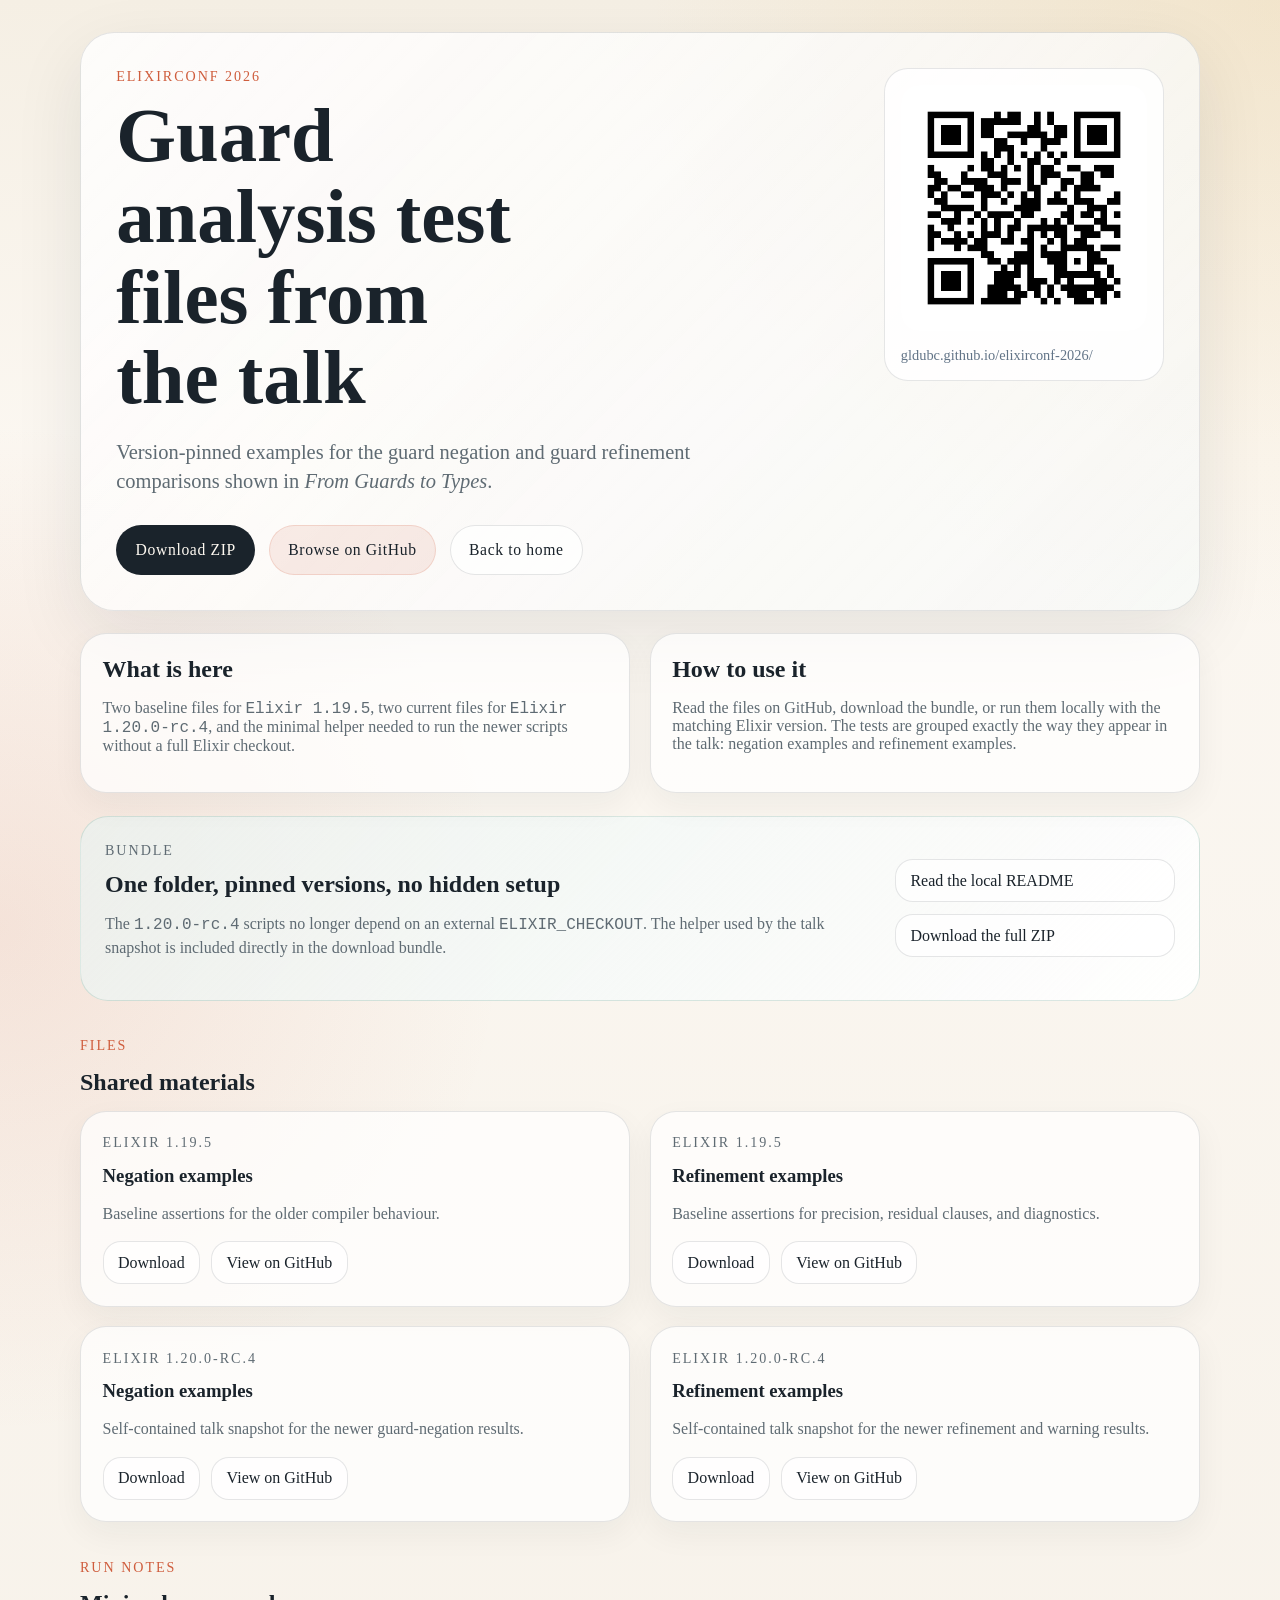
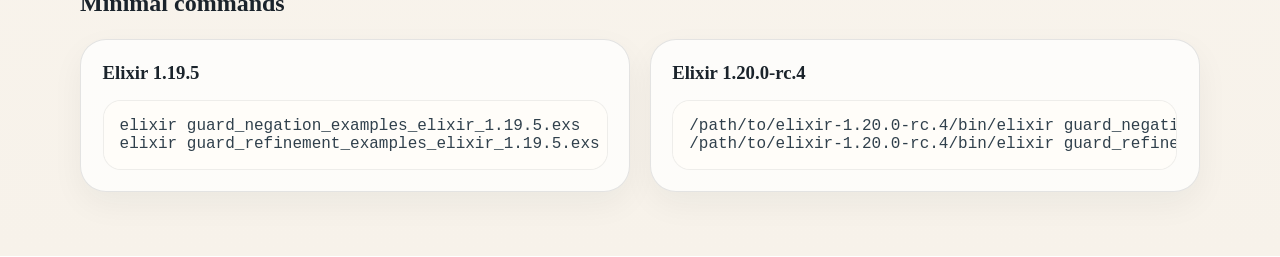
==== elixirconf-2026/index.html @ f01ba97e "Add ElixirConf 2026 test bundle" ====
<!DOCTYPE html>
<html lang="en">
<head>
    <meta charset="UTF-8">
    <meta name="viewport" content="width=device-width, initial-scale=1.0">
    <title>ElixirConf 2026 Guard Analysis Tests</title>
    <link rel="stylesheet" href="./styles.css">
</head>
<body>
    <main class="page-shell">
        <header class="hero">
            <div class="hero-copy">
                <p class="eyebrow">ElixirConf 2026</p>
                <h1>Guard analysis test files from the talk</h1>
                <p class="lede">
                    Version-pinned examples for the guard negation and guard refinement
                    comparisons shown in <em>From Guards to Types</em>.
                </p>

                <div class="hero-links">
                    <a class="button button-primary" href="./downloads/elixirconf-2026-guard-analysis-tests.zip">Download ZIP</a>
                    <a class="button button-secondary" href="https://github.com/gldubc/gldubc.github.io/tree/main/elixirconf-2026" target="_blank" rel="noreferrer">Browse on GitHub</a>
                    <a class="button button-ghost" href="../">Back to home</a>
                </div>
            </div>

            <aside class="hero-aside">
                <div class="qr-card">
                    <img src="./assets/elixirconf-2026-qr.png" alt="QR code for gldubc.github.io/elixirconf-2026">
                    <p class="qr-label">gldubc.github.io/elixirconf-2026/</p>
                </div>
            </aside>
        </header>

        <section class="intro-grid">
            <article class="intro-card">
                <h2>What is here</h2>
                <p>
                    Two baseline files for <code>Elixir 1.19.5</code>, two current files for
                    <code>Elixir 1.20.0-rc.4</code>, and the minimal helper needed to run the newer
                    scripts without a full Elixir checkout.
                </p>
            </article>

            <article class="intro-card">
                <h2>How to use it</h2>
                <p>
                    Read the files on GitHub, download the bundle, or run them locally with the
                    matching Elixir version. The tests are grouped exactly the way they appear in
                    the talk: negation examples and refinement examples.
                </p>
            </article>
        </section>

        <section class="bundle-card">
            <div class="bundle-copy">
                <p class="section-tag">Bundle</p>
                <h2>One folder, pinned versions, no hidden setup</h2>
                <p>
                    The <code>1.20.0-rc.4</code> scripts no longer depend on an external
                    <code>ELIXIR_CHECKOUT</code>. The helper used by the talk snapshot is included
                    directly in the download bundle.
                </p>
            </div>

            <div class="bundle-links">
                <a href="./README.md">Read the local README</a>
                <a href="./downloads/elixirconf-2026-guard-analysis-tests.zip">Download the full ZIP</a>
            </div>
        </section>

        <section class="files-section">
            <div class="section-heading">
                <p class="section-tag">Files</p>
                <h2>Shared materials</h2>
            </div>

            <div class="file-grid">
                <article class="file-card">
                    <p class="file-version">Elixir 1.19.5</p>
                    <h3>Negation examples</h3>
                    <p>Baseline assertions for the older compiler behaviour.</p>
                    <div class="file-links">
                        <a href="./downloads/guard_negation_examples_elixir_1.19.5.exs">Download</a>
                        <a href="https://github.com/gldubc/gldubc.github.io/blob/main/elixirconf-2026/downloads/guard_negation_examples_elixir_1.19.5.exs" target="_blank" rel="noreferrer">View on GitHub</a>
                    </div>
                </article>

                <article class="file-card">
                    <p class="file-version">Elixir 1.19.5</p>
                    <h3>Refinement examples</h3>
                    <p>Baseline assertions for precision, residual clauses, and diagnostics.</p>
                    <div class="file-links">
                        <a href="./downloads/guard_refinement_examples_elixir_1.19.5.exs">Download</a>
                        <a href="https://github.com/gldubc/gldubc.github.io/blob/main/elixirconf-2026/downloads/guard_refinement_examples_elixir_1.19.5.exs" target="_blank" rel="noreferrer">View on GitHub</a>
                    </div>
                </article>

                <article class="file-card">
                    <p class="file-version">Elixir 1.20.0-rc.4</p>
                    <h3>Negation examples</h3>
                    <p>Self-contained talk snapshot for the newer guard-negation results.</p>
                    <div class="file-links">
                        <a href="./downloads/guard_negation_examples_elixir_1.20.0_rc4.exs">Download</a>
                        <a href="https://github.com/gldubc/gldubc.github.io/blob/main/elixirconf-2026/downloads/guard_negation_examples_elixir_1.20.0_rc4.exs" target="_blank" rel="noreferrer">View on GitHub</a>
                    </div>
                </article>

                <article class="file-card">
                    <p class="file-version">Elixir 1.20.0-rc.4</p>
                    <h3>Refinement examples</h3>
                    <p>Self-contained talk snapshot for the newer refinement and warning results.</p>
                    <div class="file-links">
                        <a href="./downloads/guard_refinement_examples_elixir_1.20.0_rc4.exs">Download</a>
                        <a href="https://github.com/gldubc/gldubc.github.io/blob/main/elixirconf-2026/downloads/guard_refinement_examples_elixir_1.20.0_rc4.exs" target="_blank" rel="noreferrer">View on GitHub</a>
                    </div>
                </article>
            </div>
        </section>

        <section class="notes-section">
            <div class="section-heading">
                <p class="section-tag">Run Notes</p>
                <h2>Minimal commands</h2>
            </div>

            <div class="notes-grid">
                <article class="note-card">
                    <h3>Elixir 1.19.5</h3>
                    <pre><code>elixir guard_negation_examples_elixir_1.19.5.exs
elixir guard_refinement_examples_elixir_1.19.5.exs</code></pre>
                </article>

                <article class="note-card">
                    <h3>Elixir 1.20.0-rc.4</h3>
                    <pre><code>/path/to/elixir-1.20.0-rc.4/bin/elixir guard_negation_examples_elixir_1.20.0_rc4.exs
/path/to/elixir-1.20.0-rc.4/bin/elixir guard_refinement_examples_elixir_1.20.0_rc4.exs</code></pre>
                </article>
            </div>
        </section>
    </main>
</body>
</html>
---- elixirconf-2026/styles.css ----
@font-face {
  font-family: minipax-bold;
  src: url(../webfonts/Minipax-Bold.woff2);
}

@font-face {
  font-family: minipax-regular;
  src: url(../webfonts/Minipax-Regular.woff2);
}

@font-face {
  font-family: happy-times;
  src: url(../webfonts/happy-times-NG_regular_master_web.woff2);
}

@font-face {
  font-family: happy-times;
  src: url(../webfonts/happy-times-NG_italic_master_web.woff2);
  font-style: italic;
}

:root {
  --paper: #fbf7f1;
  --ink: #1a232b;
  --muted: #5f6b73;
  --steel: #627487;
  --ember: #cf5d3d;
  --gold: #e0ad4c;
  --mint: #2d7e67;
  --line: rgba(26, 35, 43, 0.11);
  --card: rgba(255, 255, 255, 0.72);
  --shadow: 0 24px 70px rgba(26, 35, 43, 0.09);
}

*,
*::before,
*::after {
  box-sizing: border-box;
}

html {
  scroll-behavior: smooth;
}

body {
  margin: 0;
  min-height: 100vh;
  color: var(--ink);
  font-family: happy-times, serif;
  background:
    radial-gradient(circle at top right, rgba(224, 173, 76, 0.16), transparent 28%),
    radial-gradient(circle at left center, rgba(207, 93, 61, 0.12), transparent 32%),
    linear-gradient(180deg, #f5efe4 0%, var(--paper) 24%, #f7f2ea 100%);
}

img {
  display: block;
  max-width: 100%;
}

a {
  color: var(--ink);
  text-decoration-color: rgba(26, 35, 43, 0.35);
  text-underline-offset: 0.16em;
}

a:hover {
  text-decoration-color: currentColor;
}

code,
pre {
  font-family: "SFMono-Regular", Menlo, Consolas, monospace;
}

.page-shell {
  width: min(1120px, calc(100vw - 2.6rem));
  margin: 0 auto;
  padding: 2rem 0 4rem;
}

.hero {
  display: grid;
  grid-template-columns: minmax(0, 1fr) 280px;
  gap: 2rem;
  align-items: start;
  padding: 2.2rem;
  border: 1px solid var(--line);
  border-radius: 34px;
  background:
    linear-gradient(135deg, rgba(255, 255, 255, 0.88), rgba(255, 255, 255, 0.64)),
    linear-gradient(120deg, rgba(207, 93, 61, 0.08), rgba(45, 126, 103, 0.08));
  box-shadow: var(--shadow);
}

.eyebrow,
.section-tag,
.file-version {
  margin: 0 0 0.7rem;
  font-family: minipax-regular, serif;
  font-size: 0.88rem;
  letter-spacing: 0.14em;
  text-transform: uppercase;
  color: var(--ember);
}

.hero h1,
.section-heading h2,
.bundle-copy h2 {
  margin: 0;
  font-family: minipax-bold, serif;
  line-height: 1.05;
}

.hero h1 {
  max-width: 11ch;
  font-size: clamp(2.8rem, 6vw, 5.5rem);
}

.lede {
  max-width: 36rem;
  margin: 1.2rem 0 0;
  font-size: 1.28rem;
  line-height: 1.42;
  color: var(--muted);
}

.hero-links {
  display: flex;
  flex-wrap: wrap;
  gap: 0.85rem;
  margin-top: 1.8rem;
}

.button {
  display: inline-flex;
  align-items: center;
  justify-content: center;
  min-height: 3.1rem;
  padding: 0.8rem 1.15rem;
  border-radius: 999px;
  border: 1px solid transparent;
  font-family: minipax-regular, serif;
  font-size: 0.98rem;
  letter-spacing: 0.04em;
  text-decoration: none;
}

.button-primary {
  background: var(--ink);
  color: #fffaf2;
}

.button-secondary {
  background: rgba(207, 93, 61, 0.1);
  border-color: rgba(207, 93, 61, 0.18);
}

.button-ghost {
  background: rgba(255, 255, 255, 0.68);
  border-color: var(--line);
}

.hero-aside {
  display: flex;
  justify-content: flex-end;
}

.qr-card {
  width: 100%;
  padding: 1rem;
  border: 1px solid var(--line);
  border-radius: 24px;
  background: rgba(255, 255, 255, 0.85);
}

.qr-card img {
  border-radius: 18px;
}

.qr-label {
  margin: 0.9rem 0 0;
  font-family: minipax-regular, serif;
  font-size: 0.9rem;
  line-height: 1.3;
  color: var(--steel);
}

.intro-grid,
.notes-grid {
  display: grid;
  grid-template-columns: repeat(2, minmax(0, 1fr));
  gap: 1.2rem;
  margin-top: 1.4rem;
}

.intro-card,
.file-card,
.note-card {
  padding: 1.35rem;
  border: 1px solid var(--line);
  border-radius: 26px;
  background: var(--card);
  box-shadow: 0 12px 32px rgba(26, 35, 43, 0.05);
}

.intro-card h2,
.file-card h3,
.note-card h3 {
  margin: 0;
  font-family: minipax-bold, serif;
}

.intro-card p,
.file-card p,
.bundle-copy p,
.note-card pre {
  color: var(--muted);
}

.bundle-card {
  display: grid;
  grid-template-columns: minmax(0, 1fr) 280px;
  gap: 1.5rem;
  align-items: center;
  margin-top: 1.4rem;
  padding: 1.5rem;
  border: 1px solid rgba(45, 126, 103, 0.16);
  border-radius: 28px;
  background:
    linear-gradient(135deg, rgba(45, 126, 103, 0.08), rgba(255, 255, 255, 0.75)),
    rgba(255, 255, 255, 0.72);
}

.bundle-copy p,
.file-card p {
  line-height: 1.42;
}

.bundle-links {
  display: grid;
  gap: 0.75rem;
}

.bundle-links a,
.file-links a {
  display: inline-flex;
  align-items: center;
  min-height: 2.7rem;
  padding: 0.7rem 0.9rem;
  border-radius: 18px;
  border: 1px solid var(--line);
  background: rgba(255, 255, 255, 0.7);
  text-decoration: none;
}

.files-section,
.notes-section {
  margin-top: 2.3rem;
}

.section-heading {
  display: flex;
  flex-direction: column;
  gap: 0.25rem;
}

.file-grid {
  display: grid;
  grid-template-columns: repeat(2, minmax(0, 1fr));
  gap: 1.2rem;
  margin-top: 1rem;
}

.file-links {
  display: flex;
  flex-wrap: wrap;
  gap: 0.7rem;
  margin-top: 1rem;
}

.note-card pre {
  margin: 1rem 0 0;
  padding: 1rem;
  border-radius: 18px;
  overflow-x: auto;
  background: #fffdf9;
  border: 1px solid rgba(26, 35, 43, 0.07);
  color: #30404c;
}

@media (max-width: 900px) {
  .hero,
  .bundle-card,
  .intro-grid,
  .file-grid,
  .notes-grid {
    grid-template-columns: 1fr;
  }

  .hero h1 {
    max-width: none;
  }

  .hero-aside {
    justify-content: flex-start;
  }
}

@media (max-width: 640px) {
  .page-shell {
    width: min(100vw - 1.4rem, 1120px);
    padding-top: 0.9rem;
  }

  .hero,
  .intro-card,
  .file-card,
  .note-card,
  .bundle-card {
    padding: 1.1rem;
    border-radius: 22px;
  }

  .hero h1 {
    font-size: 2.6rem;
  }

  .lede {
    font-size: 1.08rem;
  }
}
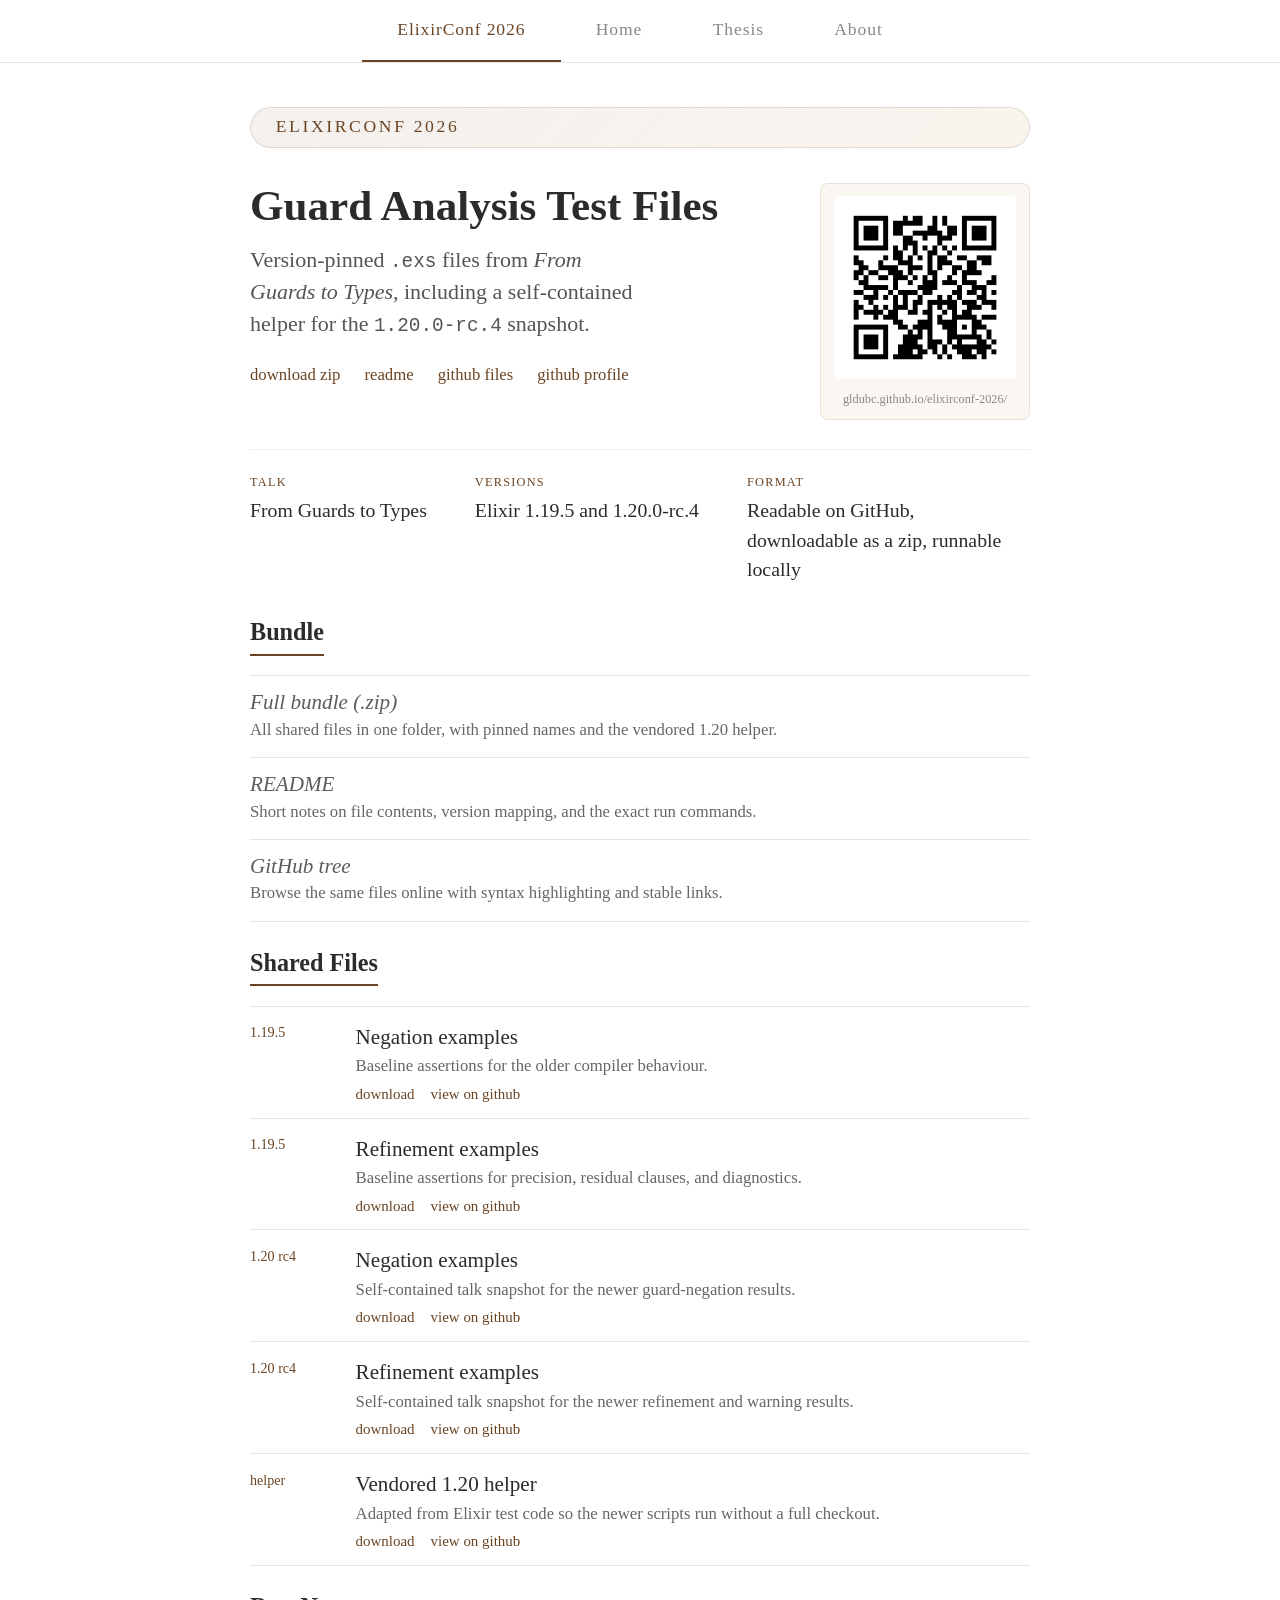
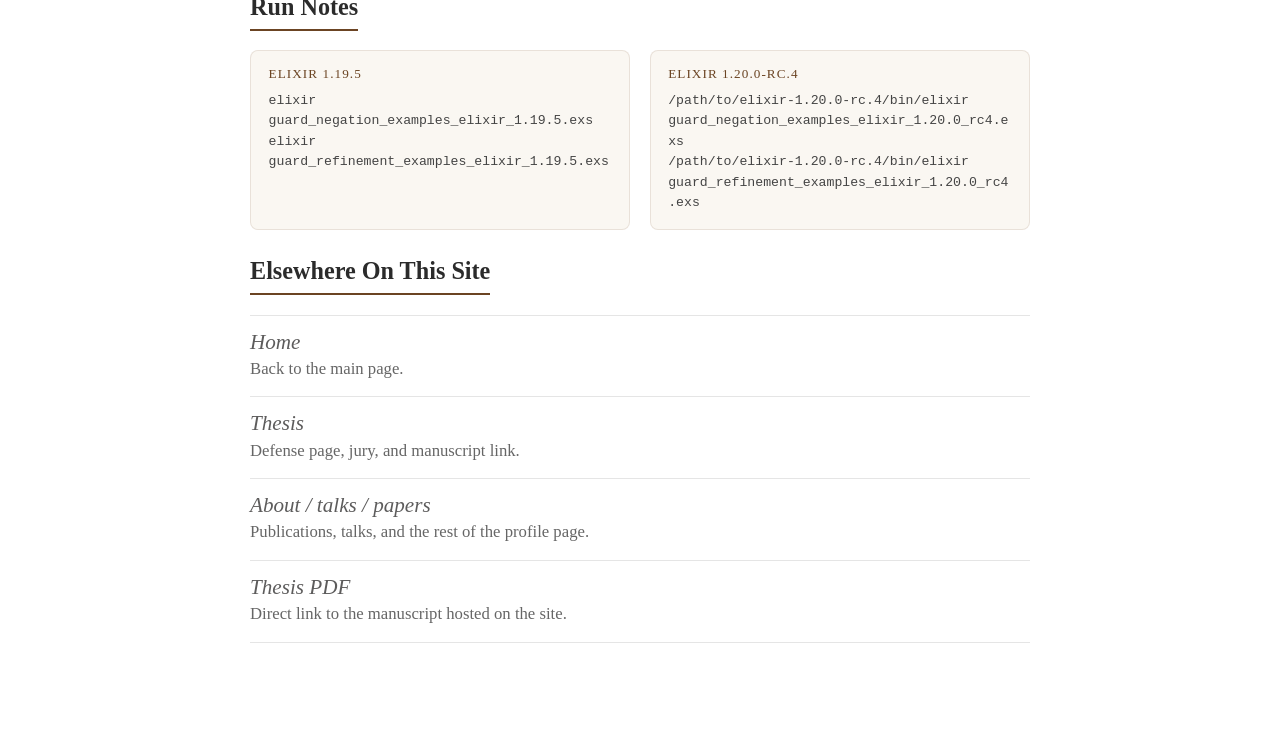
==== commit 91ad97b6: "Restyle ElixirConf resources page" ====
--- a/elixirconf-2026/index.html
+++ b/elixirconf-2026/index.html
@@ -3,141 +3,185 @@
 <head>
     <meta charset="UTF-8">
     <meta name="viewport" content="width=device-width, initial-scale=1.0">
-    <title>ElixirConf 2026 Guard Analysis Tests</title>
+    <title>ElixirConf 2026 | Guillaume Duboc</title>
+    <link rel="apple-touch-icon" sizes="180x180" href="../assets/apple-touch-icon.png">
+    <link rel="icon" type="image/png" sizes="32x32" href="../assets/favicon-32x32.png">
+    <link rel="icon" type="image/png" sizes="16x16" href="../assets/favicon-16x16.png">
+    <link rel="manifest" href="../assets/site.webmanifest">
+    <link rel="stylesheet" href="../styles.css">
     <link rel="stylesheet" href="./styles.css">
 </head>
-<body>
-    <main class="page-shell">
-        <header class="hero">
-            <div class="hero-copy">
-                <p class="eyebrow">ElixirConf 2026</p>
-                <h1>Guard analysis test files from the talk</h1>
-                <p class="lede">
-                    Version-pinned examples for the guard negation and guard refinement
-                    comparisons shown in <em>From Guards to Types</em>.
-                </p>
+<body class="conference-page">
 
-                <div class="hero-links">
-                    <a class="button button-primary" href="./downloads/elixirconf-2026-guard-analysis-tests.zip">Download ZIP</a>
-                    <a class="button button-secondary" href="https://github.com/gldubc/gldubc.github.io/tree/main/elixirconf-2026" target="_blank" rel="noreferrer">Browse on GitHub</a>
-                    <a class="button button-ghost" href="../">Back to home</a>
+<nav class="tabs conference-tabs">
+    <a href="./" class="tab is-active">ElixirConf 2026</a>
+    <a href="../" class="tab">Home</a>
+    <a href="../#thesis" class="tab">Thesis</a>
+    <a href="../#about" class="tab">About</a>
+</nav>
+
+<main class="about-container conference-container">
+    <div class="announcement-badge">ElixirConf 2026</div>
+
+    <header class="conference-header">
+        <div class="conference-copy">
+            <h1>Guard Analysis Test Files</h1>
+            <p class="conference-summary">
+                Version-pinned <code>.exs</code> files from <em>From Guards to Types</em>,
+                including a self-contained helper for the <code>1.20.0-rc.4</code> snapshot.
+            </p>
+
+            <nav class="social-links conference-links">
+                <a href="./downloads/elixirconf-2026-guard-analysis-tests.zip">download zip</a>
+                <a href="./README.md">readme</a>
+                <a href="https://github.com/gldubc/gldubc.github.io/tree/main/elixirconf-2026" target="_blank" rel="noreferrer">github files</a>
+                <a href="https://github.com/gldubc" target="_blank" rel="noreferrer">github profile</a>
+            </nav>
+        </div>
+
+        <aside class="conference-qr">
+            <img src="./assets/elixirconf-2026-qr.png" alt="QR code for gldubc.github.io/elixirconf-2026">
+            <p>gldubc.github.io/elixirconf-2026/</p>
+        </aside>
+    </header>
+
+    <section class="defense-info conference-info">
+        <div class="info-block">
+            <span class="info-label">Talk</span>
+            <span class="info-value">From Guards to Types</span>
+        </div>
+        <div class="info-block">
+            <span class="info-label">Versions</span>
+            <span class="info-value">Elixir 1.19.5 and 1.20.0-rc.4</span>
+        </div>
+        <div class="info-block">
+            <span class="info-label">Format</span>
+            <span class="info-value">Readable on GitHub, downloadable as a zip, runnable locally</span>
+        </div>
+    </section>
+
+    <section class="cv-section">
+        <h3>Bundle</h3>
+        <div class="projects-grid">
+            <a href="./downloads/elixirconf-2026-guard-analysis-tests.zip" class="project-card">
+                <span class="project-title">Full bundle (.zip)</span>
+                <p class="project-desc">All shared files in one folder, with pinned names and the vendored 1.20 helper.</p>
+            </a>
+            <a href="./README.md" class="project-card">
+                <span class="project-title">README</span>
+                <p class="project-desc">Short notes on file contents, version mapping, and the exact run commands.</p>
+            </a>
+            <a href="https://github.com/gldubc/gldubc.github.io/tree/main/elixirconf-2026" target="_blank" rel="noreferrer" class="project-card">
+                <span class="project-title">GitHub tree</span>
+                <p class="project-desc">Browse the same files online with syntax highlighting and stable links.</p>
+            </a>
+        </div>
+    </section>
+
+    <section class="cv-section">
+        <h3>Shared Files</h3>
+        <div class="entries files-list">
+            <article class="entry">
+                <span class="entry-year">1.19.5</span>
+                <div class="entry-content">
+                    <span class="entry-title">Negation examples</span>
+                    <p class="entry-authors">Baseline assertions for the older compiler behaviour.</p>
+                    <div class="entry-links">
+                        <a href="./downloads/guard_negation_examples_elixir_1.19.5.exs">download</a>
+                        <a href="https://github.com/gldubc/gldubc.github.io/blob/main/elixirconf-2026/downloads/guard_negation_examples_elixir_1.19.5.exs" target="_blank" rel="noreferrer">view on github</a>
+                    </div>
                 </div>
-            </div>
-
-            <aside class="hero-aside">
-                <div class="qr-card">
-                    <img src="./assets/elixirconf-2026-qr.png" alt="QR code for gldubc.github.io/elixirconf-2026">
-                    <p class="qr-label">gldubc.github.io/elixirconf-2026/</p>
-                </div>
-            </aside>
-        </header>
-
-        <section class="intro-grid">
-            <article class="intro-card">
-                <h2>What is here</h2>
-                <p>
-                    Two baseline files for <code>Elixir 1.19.5</code>, two current files for
-                    <code>Elixir 1.20.0-rc.4</code>, and the minimal helper needed to run the newer
-                    scripts without a full Elixir checkout.
-                </p>
             </article>
 
-            <article class="intro-card">
-                <h2>How to use it</h2>
-                <p>
-                    Read the files on GitHub, download the bundle, or run them locally with the
-                    matching Elixir version. The tests are grouped exactly the way they appear in
-                    the talk: negation examples and refinement examples.
-                </p>
+            <article class="entry">
+                <span class="entry-year">1.19.5</span>
+                <div class="entry-content">
+                    <span class="entry-title">Refinement examples</span>
+                    <p class="entry-authors">Baseline assertions for precision, residual clauses, and diagnostics.</p>
+                    <div class="entry-links">
+                        <a href="./downloads/guard_refinement_examples_elixir_1.19.5.exs">download</a>
+                        <a href="https://github.com/gldubc/gldubc.github.io/blob/main/elixirconf-2026/downloads/guard_refinement_examples_elixir_1.19.5.exs" target="_blank" rel="noreferrer">view on github</a>
+                    </div>
+                </div>
             </article>
-        </section>
 
-        <section class="bundle-card">
-            <div class="bundle-copy">
-                <p class="section-tag">Bundle</p>
-                <h2>One folder, pinned versions, no hidden setup</h2>
-                <p>
-                    The <code>1.20.0-rc.4</code> scripts no longer depend on an external
-                    <code>ELIXIR_CHECKOUT</code>. The helper used by the talk snapshot is included
-                    directly in the download bundle.
-                </p>
-            </div>
+            <article class="entry">
+                <span class="entry-year">1.20 rc4</span>
+                <div class="entry-content">
+                    <span class="entry-title">Negation examples</span>
+                    <p class="entry-authors">Self-contained talk snapshot for the newer guard-negation results.</p>
+                    <div class="entry-links">
+                        <a href="./downloads/guard_negation_examples_elixir_1.20.0_rc4.exs">download</a>
+                        <a href="https://github.com/gldubc/gldubc.github.io/blob/main/elixirconf-2026/downloads/guard_negation_examples_elixir_1.20.0_rc4.exs" target="_blank" rel="noreferrer">view on github</a>
+                    </div>
+                </div>
+            </article>
 
-            <div class="bundle-links">
-                <a href="./README.md">Read the local README</a>
-                <a href="./downloads/elixirconf-2026-guard-analysis-tests.zip">Download the full ZIP</a>
-            </div>
-        </section>
+            <article class="entry">
+                <span class="entry-year">1.20 rc4</span>
+                <div class="entry-content">
+                    <span class="entry-title">Refinement examples</span>
+                    <p class="entry-authors">Self-contained talk snapshot for the newer refinement and warning results.</p>
+                    <div class="entry-links">
+                        <a href="./downloads/guard_refinement_examples_elixir_1.20.0_rc4.exs">download</a>
+                        <a href="https://github.com/gldubc/gldubc.github.io/blob/main/elixirconf-2026/downloads/guard_refinement_examples_elixir_1.20.0_rc4.exs" target="_blank" rel="noreferrer">view on github</a>
+                    </div>
+                </div>
+            </article>
 
-        <section class="files-section">
-            <div class="section-heading">
-                <p class="section-tag">Files</p>
-                <h2>Shared materials</h2>
-            </div>
+            <article class="entry">
+                <span class="entry-year">helper</span>
+                <div class="entry-content">
+                    <span class="entry-title">Vendored 1.20 helper</span>
+                    <p class="entry-authors">Adapted from Elixir test code so the newer scripts run without a full checkout.</p>
+                    <div class="entry-links">
+                        <a href="./downloads/type_helper_elixir_1.20.0_rc4.exs">download</a>
+                        <a href="https://github.com/gldubc/gldubc.github.io/blob/main/elixirconf-2026/downloads/type_helper_elixir_1.20.0_rc4.exs" target="_blank" rel="noreferrer">view on github</a>
+                    </div>
+                </div>
+            </article>
+        </div>
+    </section>
 
-            <div class="file-grid">
-                <article class="file-card">
-                    <p class="file-version">Elixir 1.19.5</p>
-                    <h3>Negation examples</h3>
-                    <p>Baseline assertions for the older compiler behaviour.</p>
-                    <div class="file-links">
-                        <a href="./downloads/guard_negation_examples_elixir_1.19.5.exs">Download</a>
-                        <a href="https://github.com/gldubc/gldubc.github.io/blob/main/elixirconf-2026/downloads/guard_negation_examples_elixir_1.19.5.exs" target="_blank" rel="noreferrer">View on GitHub</a>
-                    </div>
-                </article>
+    <section class="cv-section">
+        <h3>Run Notes</h3>
+        <div class="run-notes">
+            <article class="run-card">
+                <span class="run-label">Elixir 1.19.5</span>
+                <pre><code>elixir guard_negation_examples_elixir_1.19.5.exs
+elixir guard_refinement_examples_elixir_1.19.5.exs</code></pre>
+            </article>
 
-                <article class="file-card">
-                    <p class="file-version">Elixir 1.19.5</p>
-                    <h3>Refinement examples</h3>
-                    <p>Baseline assertions for precision, residual clauses, and diagnostics.</p>
-                    <div class="file-links">
-                        <a href="./downloads/guard_refinement_examples_elixir_1.19.5.exs">Download</a>
-                        <a href="https://github.com/gldubc/gldubc.github.io/blob/main/elixirconf-2026/downloads/guard_refinement_examples_elixir_1.19.5.exs" target="_blank" rel="noreferrer">View on GitHub</a>
-                    </div>
-                </article>
+            <article class="run-card">
+                <span class="run-label">Elixir 1.20.0-rc.4</span>
+                <pre><code>/path/to/elixir-1.20.0-rc.4/bin/elixir guard_negation_examples_elixir_1.20.0_rc4.exs
+/path/to/elixir-1.20.0-rc.4/bin/elixir guard_refinement_examples_elixir_1.20.0_rc4.exs</code></pre>
+            </article>
+        </div>
+    </section>
 
-                <article class="file-card">
-                    <p class="file-version">Elixir 1.20.0-rc.4</p>
-                    <h3>Negation examples</h3>
-                    <p>Self-contained talk snapshot for the newer guard-negation results.</p>
-                    <div class="file-links">
-                        <a href="./downloads/guard_negation_examples_elixir_1.20.0_rc4.exs">Download</a>
-                        <a href="https://github.com/gldubc/gldubc.github.io/blob/main/elixirconf-2026/downloads/guard_negation_examples_elixir_1.20.0_rc4.exs" target="_blank" rel="noreferrer">View on GitHub</a>
-                    </div>
-                </article>
+    <section class="cv-section">
+        <h3>Elsewhere On This Site</h3>
+        <div class="projects-grid">
+            <a href="../" class="project-card">
+                <span class="project-title">Home</span>
+                <p class="project-desc">Back to the main page.</p>
+            </a>
+            <a href="../#thesis" class="project-card">
+                <span class="project-title">Thesis</span>
+                <p class="project-desc">Defense page, jury, and manuscript link.</p>
+            </a>
+            <a href="../#about" class="project-card">
+                <span class="project-title">About / talks / papers</span>
+                <p class="project-desc">Publications, talks, and the rest of the profile page.</p>
+            </a>
+            <a href="../assets/duboc-phd-thesis-typing-elixir.pdf" class="project-card">
+                <span class="project-title">Thesis PDF</span>
+                <p class="project-desc">Direct link to the manuscript hosted on the site.</p>
+            </a>
+        </div>
+    </section>
+</main>
 
-                <article class="file-card">
-                    <p class="file-version">Elixir 1.20.0-rc.4</p>
-                    <h3>Refinement examples</h3>
-                    <p>Self-contained talk snapshot for the newer refinement and warning results.</p>
-                    <div class="file-links">
-                        <a href="./downloads/guard_refinement_examples_elixir_1.20.0_rc4.exs">Download</a>
-                        <a href="https://github.com/gldubc/gldubc.github.io/blob/main/elixirconf-2026/downloads/guard_refinement_examples_elixir_1.20.0_rc4.exs" target="_blank" rel="noreferrer">View on GitHub</a>
-                    </div>
-                </article>
-            </div>
-        </section>
-
-        <section class="notes-section">
-            <div class="section-heading">
-                <p class="section-tag">Run Notes</p>
-                <h2>Minimal commands</h2>
-            </div>
-
-            <div class="notes-grid">
-                <article class="note-card">
-                    <h3>Elixir 1.19.5</h3>
-                    <pre><code>elixir guard_negation_examples_elixir_1.19.5.exs
-elixir guard_refinement_examples_elixir_1.19.5.exs</code></pre>
-                </article>
-
-                <article class="note-card">
-                    <h3>Elixir 1.20.0-rc.4</h3>
-                    <pre><code>/path/to/elixir-1.20.0-rc.4/bin/elixir guard_negation_examples_elixir_1.20.0_rc4.exs
-/path/to/elixir-1.20.0-rc.4/bin/elixir guard_refinement_examples_elixir_1.20.0_rc4.exs</code></pre>
-                </article>
-            </div>
-        </section>
-    </main>
 </body>
 </html>
--- a/styles.css
+++ b/styles.css
@@ -0,0 +1,698 @@
+/* Reset & Fonts */
+
+@font-face {
+  font-family: minipax-bold;
+  src: url(./webfonts/Minipax-Bold.woff2);
+}
+
+@font-face {
+    font-family: happy-times;
+    src: url(./webfonts/happy-times-NG_regular_master_web.woff2);
+}
+
+@font-face {
+    font-family: happy-times;
+    src: url(./webfonts/happy-times-NG_italic_master_web.woff2);
+    font-style: italic;
+}
+
+@font-face {
+    font-family: minipax-regular;
+    src: url(./webfonts/Minipax-Regular.woff2);
+}
+
+*,
+*::before,
+*::after {
+  margin: 0;
+  padding: 0;
+  box-sizing: border-box;
+}
+
+:root {
+  --fs: 44px;
+  --lh: 1.18181818;
+  --accent: #6B4423;
+  --accent-light: #D4A574;
+  --bg-warm: #FAF7F2;
+}
+
+html {
+  scroll-behavior: smooth;
+}
+
+body {
+  font-family: happy-times;
+  line-height: 1;
+  color: #2b2b2b;
+  margin: 0;
+  min-height: 100vh;
+  display: flex;
+  flex-direction: column;
+}
+
+a {
+  font-style: italic;
+  color: #5D5C5C;
+  text-decoration: none;
+}
+
+a:hover {
+  text-decoration: underline;
+  color: #2b2b2b;
+}
+
+/* ============================================
+   TABS NAVIGATION
+   ============================================ */
+
+.tabs {
+    display: flex;
+    justify-content: center;
+    gap: 0;
+    padding: 0;
+    background: #fff;
+    border-bottom: 1px solid #e5e5e5;
+    position: sticky;
+    top: 0;
+    z-index: 100;
+}
+
+.tab {
+    font-family: minipax-regular;
+    font-size: calc(var(--fs) * 0.4);
+    font-style: normal;
+    letter-spacing: 0.05em;
+    color: #888;
+    padding: 1.2em 2em;
+    text-decoration: none;
+    border-bottom: 2px solid transparent;
+    transition: all 0.2s ease;
+}
+
+.tab:hover {
+    color: #2b2b2b;
+    text-decoration: none;
+}
+
+/* ============================================
+   PAGE SECTIONS - Pure CSS tab switching
+   ============================================ */
+
+.page {
+    display: none;
+    flex: 1;
+}
+
+/* Default state: show thesis, highlight thesis tab */
+#thesis {
+    display: block;
+}
+
+#tab-thesis {
+    color: var(--accent);
+    border-bottom-color: var(--accent);
+}
+
+/* When #about is targeted: show about, hide thesis */
+#about:target {
+    display: block;
+}
+
+#about:target ~ #thesis {
+    display: none;
+}
+
+/* Tab highlighting when #about is active */
+body:has(#about:target) #tab-thesis {
+    color: #888;
+    border-bottom-color: transparent;
+}
+
+body:has(#about:target) #tab-about {
+    color: var(--accent);
+    border-bottom-color: var(--accent);
+}
+
+/* Fallback for Safari <15.4 - use adjacent sibling from nav perspective */
+/* This works because :target changes what's "active" */
+
+/* ============================================
+   THESIS PAGE
+   ============================================ */
+
+#thesis {
+    background: var(--bg-warm);
+    background-image: 
+        radial-gradient(ellipse at 20% 30%, rgba(107, 68, 35, 0.03) 0%, transparent 50%),
+        radial-gradient(ellipse at 80% 70%, rgba(212, 165, 116, 0.05) 0%, transparent 50%);
+}
+
+.defense-container {
+    min-height: calc(100vh - 60px);
+    display: flex;
+    flex-direction: column;
+    align-items: center;
+    justify-content: center;
+    padding: 60px 40px;
+    text-align: center;
+}
+
+.announcement-badge {
+    font-family: minipax-regular;
+    font-size: calc(var(--fs) * 0.4);
+    letter-spacing: 0.15em;
+    text-transform: uppercase;
+    color: var(--accent);
+    background: linear-gradient(135deg, rgba(107, 68, 35, 0.08), rgba(212, 165, 116, 0.12));
+    padding: 0.6em 1.4em;
+    border-radius: 2em;
+    margin-bottom: 2em;
+    border: 1px solid rgba(107, 68, 35, 0.15);
+}
+
+.thesis-title {
+    font-family: minipax-bold;
+    font-size: calc(var(--fs) * 1.1);
+    line-height: 1.25;
+    max-width: 900px;
+    margin-bottom: 2.5em;
+    color: #1a1a1a;
+}
+
+.defense-info {
+    display: flex;
+    gap: 4em;
+    margin-bottom: 3em;
+    flex-wrap: wrap;
+    justify-content: center;
+}
+
+.info-block {
+    display: flex;
+    flex-direction: column;
+    align-items: center;
+    gap: 0.5em;
+}
+
+.info-label {
+    font-family: minipax-regular;
+    font-size: calc(var(--fs) * 0.35);
+    letter-spacing: 0.1em;
+    text-transform: uppercase;
+    color: var(--accent);
+}
+
+.info-value {
+    font-family: happy-times;
+    font-size: calc(var(--fs) * 0.6);
+    line-height: 1.5;
+    color: #2b2b2b;
+}
+
+.info-detail {
+    font-size: calc(var(--fs) * 0.45);
+    color: #666;
+    display: block;
+    margin-top: 0.3em;
+}
+
+/* Jury Section */
+.jury-section {
+    margin-bottom: 3em;
+    max-width: 800px;
+}
+
+.section-label {
+    font-family: minipax-regular;
+    font-size: calc(var(--fs) * 0.35);
+    letter-spacing: 0.1em;
+    text-transform: uppercase;
+    color: var(--accent);
+    margin-bottom: 1.5em;
+    font-weight: normal;
+}
+
+.jury-grid {
+    display: flex;
+    flex-wrap: wrap;
+    justify-content: center;
+    gap: 1em 2em;
+}
+
+.jury-member {
+    display: flex;
+    flex-direction: column;
+    align-items: center;
+    padding: 0.8em 1.2em;
+    background: rgba(255, 255, 255, 0.6);
+    border-radius: 8px;
+    border: 1px solid rgba(107, 68, 35, 0.08);
+}
+
+.jury-name {
+    font-family: happy-times;
+    font-size: calc(var(--fs) * 0.5);
+    color: #2b2b2b;
+}
+
+.jury-role {
+    font-family: minipax-regular;
+    font-size: calc(var(--fs) * 0.3);
+    color: #888;
+    margin-top: 0.3em;
+}
+
+/* Links Section */
+.links-section {
+    display: flex;
+    flex-direction: column;
+    align-items: center;
+    gap: 1.5em;
+    margin-bottom: 3em;
+}
+
+.cta-link {
+    display: inline-flex;
+    align-items: center;
+    gap: 0.5em;
+    font-family: minipax-bold;
+    font-size: calc(var(--fs) * 0.45);
+    font-style: normal;
+    color: white;
+    background: var(--accent);
+    padding: 0.8em 1.8em;
+    border-radius: 4px;
+    transition: all 0.2s ease;
+    text-decoration: none;
+}
+
+.cta-link:hover {
+    background: #5a3a1d;
+    color: white;
+    text-decoration: none;
+    transform: translateY(-2px);
+    box-shadow: 0 4px 12px rgba(107, 68, 35, 0.25);
+}
+
+/* Abstract Section */
+.abstract-section {
+    max-width: 700px;
+    text-align: left;
+}
+
+.abstract-section summary {
+    font-family: minipax-regular;
+    font-size: calc(var(--fs) * 0.4);
+    letter-spacing: 0.08em;
+    text-transform: uppercase;
+    color: var(--accent);
+    cursor: pointer;
+    padding: 0.8em 1.2em;
+    background: rgba(255, 255, 255, 0.6);
+    border-radius: 6px;
+    border: 1px solid rgba(107, 68, 35, 0.1);
+    transition: all 0.2s ease;
+    list-style: none;
+    display: flex;
+    align-items: center;
+    justify-content: center;
+    gap: 0.5em;
+}
+
+.abstract-section summary::-webkit-details-marker {
+    display: none;
+}
+
+.abstract-section summary::after {
+    content: '▼';
+    font-size: 0.6em;
+    transition: transform 0.2s ease;
+}
+
+.abstract-section[open] summary::after {
+    transform: rotate(180deg);
+}
+
+.abstract-section summary:hover {
+    background: rgba(255, 255, 255, 0.9);
+    border-color: rgba(107, 68, 35, 0.2);
+}
+
+.abstract-content {
+    padding: 1.5em;
+    background: rgba(255, 255, 255, 0.7);
+    border-radius: 0 0 6px 6px;
+    border: 1px solid rgba(107, 68, 35, 0.1);
+    border-top: none;
+    margin-top: -1px;
+}
+
+.abstract-content p {
+    font-family: happy-times;
+    font-size: calc(var(--fs) * 0.42);
+    line-height: 1.6;
+    color: #444;
+    margin-bottom: 1em;
+    text-align: justify;
+    hyphens: auto;
+}
+
+.abstract-content p:last-child {
+    margin-bottom: 0;
+}
+
+/* ============================================
+   ABOUT PAGE
+   ============================================ */
+
+#about {
+    background: #fff;
+}
+
+.about-container {
+    padding: 50px 60px 80px;
+    max-width: 900px;
+    margin: 0 auto;
+}
+
+/* Profile Header */
+.profile-header {
+    display: flex;
+    align-items: flex-start;
+    gap: 2em;
+    padding-bottom: 1.8em;
+    border-bottom: 1px solid #eee;
+    margin-bottom: 1.5em;
+}
+
+.avatar {
+    border-radius: 50%;
+    width: 160px;
+    height: 160px;
+    flex-shrink: 0;
+    box-shadow: 0 4px 20px rgba(0, 0, 0, 0.08);
+}
+
+.profile-info h1 {
+    font-family: minipax-bold;
+    font-size: calc(var(--fs) * 1);
+    margin-bottom: 0.3em;
+    line-height: 1.1;
+}
+
+.profile-info h2 {
+    font-size: calc(var(--fs) * 0.55);
+    line-height: 1.4;
+    font-weight: normal;
+    margin-bottom: 0.4em;
+    color: #444;
+}
+
+.location {
+    font-family: minipax-regular;
+    font-size: calc(var(--fs) * 0.38);
+    color: #888;
+    letter-spacing: 0.03em;
+    margin-bottom: 0.6em;
+}
+
+.bio {
+    font-size: calc(var(--fs) * 0.5);
+    line-height: 1.5;
+    color: #555;
+    margin-bottom: 0.8em;
+}
+
+.social-links {
+    display: flex;
+    gap: 1.5em;
+}
+
+.social-links a {
+    font-family: minipax-regular;
+    font-size: calc(var(--fs) * 0.38);
+    font-style: normal;
+    color: var(--accent);
+    text-decoration: none;
+    padding: 0.4em 0;
+    border-bottom: 1px solid transparent;
+    transition: border-color 0.2s ease;
+}
+
+.social-links a:hover {
+    text-decoration: none;
+    border-bottom-color: var(--accent);
+}
+
+/* CV Sections */
+.cv-section {
+    margin-bottom: 1.8em;
+}
+
+.cv-section h3 {
+    font-family: minipax-bold;
+    font-size: calc(var(--fs) * 0.55);
+    color: #2b2b2b;
+    margin-bottom: 0.8em;
+    padding-bottom: 0.4em;
+    border-bottom: 2px solid var(--accent);
+    display: inline-block;
+}
+
+/* Entry items (publications, talks) */
+.entries {
+    display: flex;
+    flex-direction: column;
+    gap: 0;
+    border-top: 1px solid #e5e5e5;
+}
+
+.entry {
+    display: grid;
+    grid-template-columns: 4.5em 1fr;
+    gap: 1em;
+    padding: 1em 0;
+    border-bottom: 1px solid #e5e5e5;
+    background: transparent;
+}
+
+.entry:hover {
+    background: rgba(0, 0, 0, 0.015);
+}
+
+.entry.has-award {
+    background: linear-gradient(90deg, rgba(107, 68, 35, 0.04), transparent 50%);
+}
+
+.entry-year {
+    font-family: minipax-bold;
+    font-size: calc(var(--fs) * 0.4);
+    color: var(--accent);
+    padding-top: 0.1em;
+}
+
+.entry-content {
+    display: flex;
+    flex-direction: column;
+    gap: 0.2em;
+}
+
+.entry-title {
+    font-family: happy-times;
+    font-size: calc(var(--fs) * 0.48);
+    font-style: normal;
+    color: #2b2b2b;
+    line-height: 1.35;
+    text-decoration: none;
+}
+
+.entry-title:hover {
+    color: var(--accent);
+    text-decoration: underline;
+}
+
+.entry-authors {
+    font-size: calc(var(--fs) * 0.38);
+    color: #666;
+    line-height: 1.4;
+}
+
+.entry-venue {
+    font-family: minipax-regular;
+    font-size: calc(var(--fs) * 0.35);
+    color: #888;
+}
+
+.award {
+    display: inline-block;
+    font-family: minipax-bold;
+    font-size: calc(var(--fs) * 0.32);
+    color: var(--accent);
+    background: linear-gradient(135deg, rgba(107, 68, 35, 0.1), rgba(212, 165, 116, 0.15));
+    padding: 0.25em 0.7em;
+    border-radius: 3px;
+    margin-top: 0.3em;
+    width: fit-content;
+}
+
+/* Projects List */
+.projects-grid {
+    display: flex;
+    flex-direction: column;
+    gap: 0;
+    border-top: 1px solid #e5e5e5;
+}
+
+.project-card {
+    display: block;
+    padding: 1em 0;
+    border-bottom: 1px solid #e5e5e5;
+    background: transparent;
+    text-decoration: none;
+    font-style: normal;
+    transition: all 0.2s ease;
+}
+
+.project-card:hover {
+    background: rgba(0, 0, 0, 0.015);
+    text-decoration: none;
+}
+
+.project-title {
+    font-family: happy-times;
+    font-size: calc(var(--fs) * 0.48);
+    font-style: italic;
+    color: #5D5C5C;
+    display: block;
+    margin-bottom: 0.2em;
+}
+
+.project-card:hover .project-title {
+    color: var(--accent);
+    text-decoration: underline;
+}
+
+.project-desc {
+    font-size: calc(var(--fs) * 0.38);
+    color: #666;
+    line-height: 1.4;
+}
+
+/* ============================================
+   RESPONSIVE STYLES
+   ============================================ */
+
+@media screen and (max-width: 1100px) {
+  :root {
+    --fs: 32px;
+  }
+  .about-container {
+    padding: 40px 44px 60px;
+  }
+  .defense-container {
+    padding: 40px 30px;
+  }
+}
+
+@media screen and (max-width: 920px) {
+  :root {
+    --fs: 30px;
+  }
+  .about-container {
+    padding: 30px 34px 50px;
+  }
+  .defense-info {
+    gap: 2em;
+  }
+}
+
+@media screen and (max-width: 700px) {
+  .defense-info {
+    flex-direction: column;
+    gap: 1.5em;
+  }
+  .jury-grid {
+    gap: 0.8em;
+  }
+  .profile-header {
+    flex-direction: column;
+    text-align: center;
+    gap: 1.5em;
+  }
+  .social-links {
+    justify-content: center;
+  }
+  .entry {
+    grid-template-columns: 3.5em 1fr;
+    gap: 0.8em;
+  }
+  .entry-year {
+    font-size: calc(var(--fs) * 0.38);
+  }
+}
+
+@media screen and (max-width: 540px) {
+  :root {
+    --fs: 28px;
+  }
+  .about-container {
+    padding: 20px 20px 40px;
+  }
+  .defense-container {
+    padding: 30px 20px;
+  }
+  .thesis-title {
+    font-size: calc(var(--fs) * 0.9);
+  }
+  .tab {
+    padding: 1em 1.2em;
+    font-size: calc(var(--fs) * 0.38);
+  }
+  .avatar {
+    width: 120px;
+    height: 120px;
+  }
+  .entry {
+    padding: 0.8em 0;
+    grid-template-columns: 3em 1fr;
+    gap: 0.6em;
+  }
+}
+
+@media screen and (max-width: 380px) {
+  :root {
+    --fs: 28px;
+  }
+  .about-container {
+    padding: 15px 15px 30px;
+  }
+  .defense-container {
+    padding: 20px 15px;
+  }
+}
+
+@media screen and (min-width: 1800px) {
+  :root {
+    --fs: 2.444444444vw;
+  }
+  .about-container {
+    padding: 2.5vw 3vw 4vw;
+  }
+}
+
+/* Scrollbar styles */
+::-webkit-scrollbar {
+  display: none;
+}
+
+/* Text selection styles */
+::-moz-selection {
+  background: black;
+  color: white;
+}
+
+::selection {
+  background: black;
+  color: white;
+}
--- a/elixirconf-2026/styles.css
+++ b/elixirconf-2026/styles.css
@@ -1,332 +1,208 @@
-@font-face {
-  font-family: minipax-bold;
-  src: url(../webfonts/Minipax-Bold.woff2);
-}
-
-@font-face {
-  font-family: minipax-regular;
-  src: url(../webfonts/Minipax-Regular.woff2);
-}
-
-@font-face {
-  font-family: happy-times;
-  src: url(../webfonts/happy-times-NG_regular_master_web.woff2);
-}
-
-@font-face {
-  font-family: happy-times;
-  src: url(../webfonts/happy-times-NG_italic_master_web.woff2);
-  font-style: italic;
-}
-
-:root {
-  --paper: #fbf7f1;
-  --ink: #1a232b;
-  --muted: #5f6b73;
-  --steel: #627487;
-  --ember: #cf5d3d;
-  --gold: #e0ad4c;
-  --mint: #2d7e67;
-  --line: rgba(26, 35, 43, 0.11);
-  --card: rgba(255, 255, 255, 0.72);
-  --shadow: 0 24px 70px rgba(26, 35, 43, 0.09);
-}
-
-*,
-*::before,
-*::after {
-  box-sizing: border-box;
-}
-
-html {
-  scroll-behavior: smooth;
-}
-
-body {
-  margin: 0;
-  min-height: 100vh;
-  color: var(--ink);
-  font-family: happy-times, serif;
-  background:
-    radial-gradient(circle at top right, rgba(224, 173, 76, 0.16), transparent 28%),
-    radial-gradient(circle at left center, rgba(207, 93, 61, 0.12), transparent 32%),
-    linear-gradient(180deg, #f5efe4 0%, var(--paper) 24%, #f7f2ea 100%);
-}
-
-img {
-  display: block;
-  max-width: 100%;
-}
-
-a {
-  color: var(--ink);
-  text-decoration-color: rgba(26, 35, 43, 0.35);
-  text-underline-offset: 0.16em;
-}
-
-a:hover {
-  text-decoration-color: currentColor;
-}
-
-code,
-pre {
-  font-family: "SFMono-Regular", Menlo, Consolas, monospace;
-}
-
-.page-shell {
-  width: min(1120px, calc(100vw - 2.6rem));
-  margin: 0 auto;
-  padding: 2rem 0 4rem;
-}
-
-.hero {
-  display: grid;
-  grid-template-columns: minmax(0, 1fr) 280px;
-  gap: 2rem;
-  align-items: start;
-  padding: 2.2rem;
-  border: 1px solid var(--line);
-  border-radius: 34px;
-  background:
-    linear-gradient(135deg, rgba(255, 255, 255, 0.88), rgba(255, 255, 255, 0.64)),
-    linear-gradient(120deg, rgba(207, 93, 61, 0.08), rgba(45, 126, 103, 0.08));
-  box-shadow: var(--shadow);
-}
-
-.eyebrow,
-.section-tag,
-.file-version {
-  margin: 0 0 0.7rem;
-  font-family: minipax-regular, serif;
-  font-size: 0.88rem;
-  letter-spacing: 0.14em;
-  text-transform: uppercase;
-  color: var(--ember);
-}
-
-.hero h1,
-.section-heading h2,
-.bundle-copy h2 {
-  margin: 0;
-  font-family: minipax-bold, serif;
-  line-height: 1.05;
-}
-
-.hero h1 {
-  max-width: 11ch;
-  font-size: clamp(2.8rem, 6vw, 5.5rem);
-}
-
-.lede {
-  max-width: 36rem;
-  margin: 1.2rem 0 0;
-  font-size: 1.28rem;
-  line-height: 1.42;
-  color: var(--muted);
-}
-
-.hero-links {
-  display: flex;
-  flex-wrap: wrap;
-  gap: 0.85rem;
-  margin-top: 1.8rem;
-}
-
-.button {
-  display: inline-flex;
-  align-items: center;
-  justify-content: center;
-  min-height: 3.1rem;
-  padding: 0.8rem 1.15rem;
-  border-radius: 999px;
-  border: 1px solid transparent;
-  font-family: minipax-regular, serif;
-  font-size: 0.98rem;
-  letter-spacing: 0.04em;
-  text-decoration: none;
-}
-
-.button-primary {
-  background: var(--ink);
-  color: #fffaf2;
-}
-
-.button-secondary {
-  background: rgba(207, 93, 61, 0.1);
-  border-color: rgba(207, 93, 61, 0.18);
-}
-
-.button-ghost {
-  background: rgba(255, 255, 255, 0.68);
-  border-color: var(--line);
-}
-
-.hero-aside {
-  display: flex;
-  justify-content: flex-end;
-}
-
-.qr-card {
-  width: 100%;
-  padding: 1rem;
-  border: 1px solid var(--line);
-  border-radius: 24px;
-  background: rgba(255, 255, 255, 0.85);
-}
-
-.qr-card img {
-  border-radius: 18px;
-}
-
-.qr-label {
-  margin: 0.9rem 0 0;
-  font-family: minipax-regular, serif;
-  font-size: 0.9rem;
-  line-height: 1.3;
-  color: var(--steel);
-}
-
-.intro-grid,
-.notes-grid {
-  display: grid;
-  grid-template-columns: repeat(2, minmax(0, 1fr));
-  gap: 1.2rem;
-  margin-top: 1.4rem;
-}
-
-.intro-card,
-.file-card,
-.note-card {
-  padding: 1.35rem;
-  border: 1px solid var(--line);
-  border-radius: 26px;
-  background: var(--card);
-  box-shadow: 0 12px 32px rgba(26, 35, 43, 0.05);
-}
-
-.intro-card h2,
-.file-card h3,
-.note-card h3 {
-  margin: 0;
-  font-family: minipax-bold, serif;
-}
-
-.intro-card p,
-.file-card p,
-.bundle-copy p,
-.note-card pre {
-  color: var(--muted);
-}
-
-.bundle-card {
-  display: grid;
-  grid-template-columns: minmax(0, 1fr) 280px;
-  gap: 1.5rem;
-  align-items: center;
-  margin-top: 1.4rem;
-  padding: 1.5rem;
-  border: 1px solid rgba(45, 126, 103, 0.16);
-  border-radius: 28px;
-  background:
-    linear-gradient(135deg, rgba(45, 126, 103, 0.08), rgba(255, 255, 255, 0.75)),
-    rgba(255, 255, 255, 0.72);
-}
-
-.bundle-copy p,
-.file-card p {
-  line-height: 1.42;
-}
-
-.bundle-links {
-  display: grid;
-  gap: 0.75rem;
-}
-
-.bundle-links a,
-.file-links a {
-  display: inline-flex;
-  align-items: center;
-  min-height: 2.7rem;
-  padding: 0.7rem 0.9rem;
-  border-radius: 18px;
-  border: 1px solid var(--line);
-  background: rgba(255, 255, 255, 0.7);
-  text-decoration: none;
-}
-
-.files-section,
-.notes-section {
-  margin-top: 2.3rem;
-}
-
-.section-heading {
-  display: flex;
-  flex-direction: column;
-  gap: 0.25rem;
-}
-
-.file-grid {
-  display: grid;
-  grid-template-columns: repeat(2, minmax(0, 1fr));
-  gap: 1.2rem;
-  margin-top: 1rem;
-}
-
-.file-links {
-  display: flex;
-  flex-wrap: wrap;
-  gap: 0.7rem;
-  margin-top: 1rem;
-}
-
-.note-card pre {
-  margin: 1rem 0 0;
-  padding: 1rem;
-  border-radius: 18px;
-  overflow-x: auto;
-  background: #fffdf9;
-  border: 1px solid rgba(26, 35, 43, 0.07);
-  color: #30404c;
-}
-
-@media (max-width: 900px) {
-  .hero,
-  .bundle-card,
-  .intro-grid,
-  .file-grid,
-  .notes-grid {
-    grid-template-columns: 1fr;
-  }
-
-  .hero h1 {
-    max-width: none;
-  }
-
-  .hero-aside {
+body.conference-page {
+    background: #fff;
+    display: flex;
+    flex-direction: column;
+}
+
+.conference-tabs .tab.is-active {
+    color: var(--accent);
+    border-bottom-color: var(--accent);
+}
+
+.conference-container {
+    padding-top: 44px;
+}
+
+.conference-header {
+    display: flex;
+    align-items: flex-start;
+    gap: 2em;
+    padding-bottom: 1.8em;
+    border-bottom: 1px solid #eee;
+    margin-bottom: 1.6em;
+}
+
+.conference-copy {
+    flex: 1;
+}
+
+.conference-copy h1 {
+    font-family: minipax-bold;
+    font-size: calc(var(--fs) * 0.98);
+    margin-bottom: 0.35em;
+    line-height: 1.08;
+}
+
+.conference-summary {
+    font-size: calc(var(--fs) * 0.5);
+    line-height: 1.45;
+    color: #555;
+    margin-bottom: 0.9em;
+    max-width: 18em;
+}
+
+.conference-summary code {
+    font-size: 0.88em;
+}
+
+.conference-links {
+    flex-wrap: wrap;
+    row-gap: 0.35em;
+}
+
+.conference-qr {
+    width: 210px;
+    flex-shrink: 0;
+    padding: 0.8em;
+    border: 1px solid rgba(107, 68, 35, 0.12);
+    border-radius: 8px;
+    background: var(--bg-warm);
+}
+
+.conference-qr img {
+    width: 100%;
+    height: auto;
+    border-radius: 4px;
+}
+
+.conference-qr p {
+    margin-top: 0.7em;
+    font-family: minipax-regular;
+    font-size: calc(var(--fs) * 0.28);
+    color: #888;
+    line-height: 1.3;
+    text-align: center;
+}
+
+.conference-info {
     justify-content: flex-start;
-  }
-}
-
-@media (max-width: 640px) {
-  .page-shell {
-    width: min(100vw - 1.4rem, 1120px);
-    padding-top: 0.9rem;
-  }
-
-  .hero,
-  .intro-card,
-  .file-card,
-  .note-card,
-  .bundle-card {
-    padding: 1.1rem;
-    border-radius: 22px;
-  }
-
-  .hero h1 {
-    font-size: 2.6rem;
-  }
-
-  .lede {
-    font-size: 1.08rem;
-  }
-}
+    margin-bottom: 2.2em;
+    gap: 2em 3em;
+}
+
+.conference-info .info-block {
+    align-items: flex-start;
+}
+
+.conference-info .info-label {
+    font-size: calc(var(--fs) * 0.28);
+}
+
+.conference-info .info-value {
+    font-size: calc(var(--fs) * 0.45);
+    max-width: 14em;
+}
+
+.files-list .entry {
+    grid-template-columns: 5.6em 1fr;
+}
+
+.files-list .entry-year {
+    font-size: calc(var(--fs) * 0.32);
+    line-height: 1.15;
+}
+
+.entry-links {
+    display: flex;
+    flex-wrap: wrap;
+    gap: 1em;
+    margin-top: 0.35em;
+}
+
+.entry-links a {
+    font-family: minipax-regular;
+    font-size: calc(var(--fs) * 0.34);
+    font-style: normal;
+    color: var(--accent);
+}
+
+.run-notes {
+    display: grid;
+    grid-template-columns: repeat(2, minmax(0, 1fr));
+    gap: 1.2em;
+}
+
+.run-card {
+    padding: 1em 1.1em;
+    border: 1px solid rgba(107, 68, 35, 0.12);
+    border-radius: 8px;
+    background: var(--bg-warm);
+}
+
+.run-label {
+    display: block;
+    font-family: minipax-regular;
+    font-size: calc(var(--fs) * 0.3);
+    letter-spacing: 0.08em;
+    text-transform: uppercase;
+    color: var(--accent);
+    margin-bottom: 0.8em;
+}
+
+.run-card pre {
+    margin: 0;
+    white-space: pre-wrap;
+    word-break: break-word;
+    font-size: calc(var(--fs) * 0.3);
+    line-height: 1.55;
+    color: #444;
+}
+
+@media screen and (max-width: 920px) {
+    .conference-header {
+        flex-direction: column;
+    }
+
+    .conference-summary {
+        max-width: none;
+    }
+
+    .conference-qr {
+        width: min(220px, 100%);
+    }
+
+    .run-notes {
+        grid-template-columns: 1fr;
+    }
+}
+
+@media screen and (max-width: 700px) {
+    .conference-info .info-block {
+        align-items: center;
+    }
+
+    .conference-info .info-value {
+        max-width: none;
+        text-align: center;
+    }
+
+    .files-list .entry {
+        grid-template-columns: 4.2em 1fr;
+    }
+
+    .entry-links {
+        gap: 0.8em;
+    }
+}
+
+@media screen and (max-width: 540px) {
+    .conference-container {
+        padding-top: 24px;
+    }
+
+    .conference-copy h1 {
+        font-size: calc(var(--fs) * 0.82);
+    }
+
+    .conference-summary {
+        font-size: calc(var(--fs) * 0.46);
+    }
+
+    .conference-qr {
+        padding: 0.65em;
+    }
+
+    .files-list .entry {
+        grid-template-columns: 3.7em 1fr;
+    }
+}
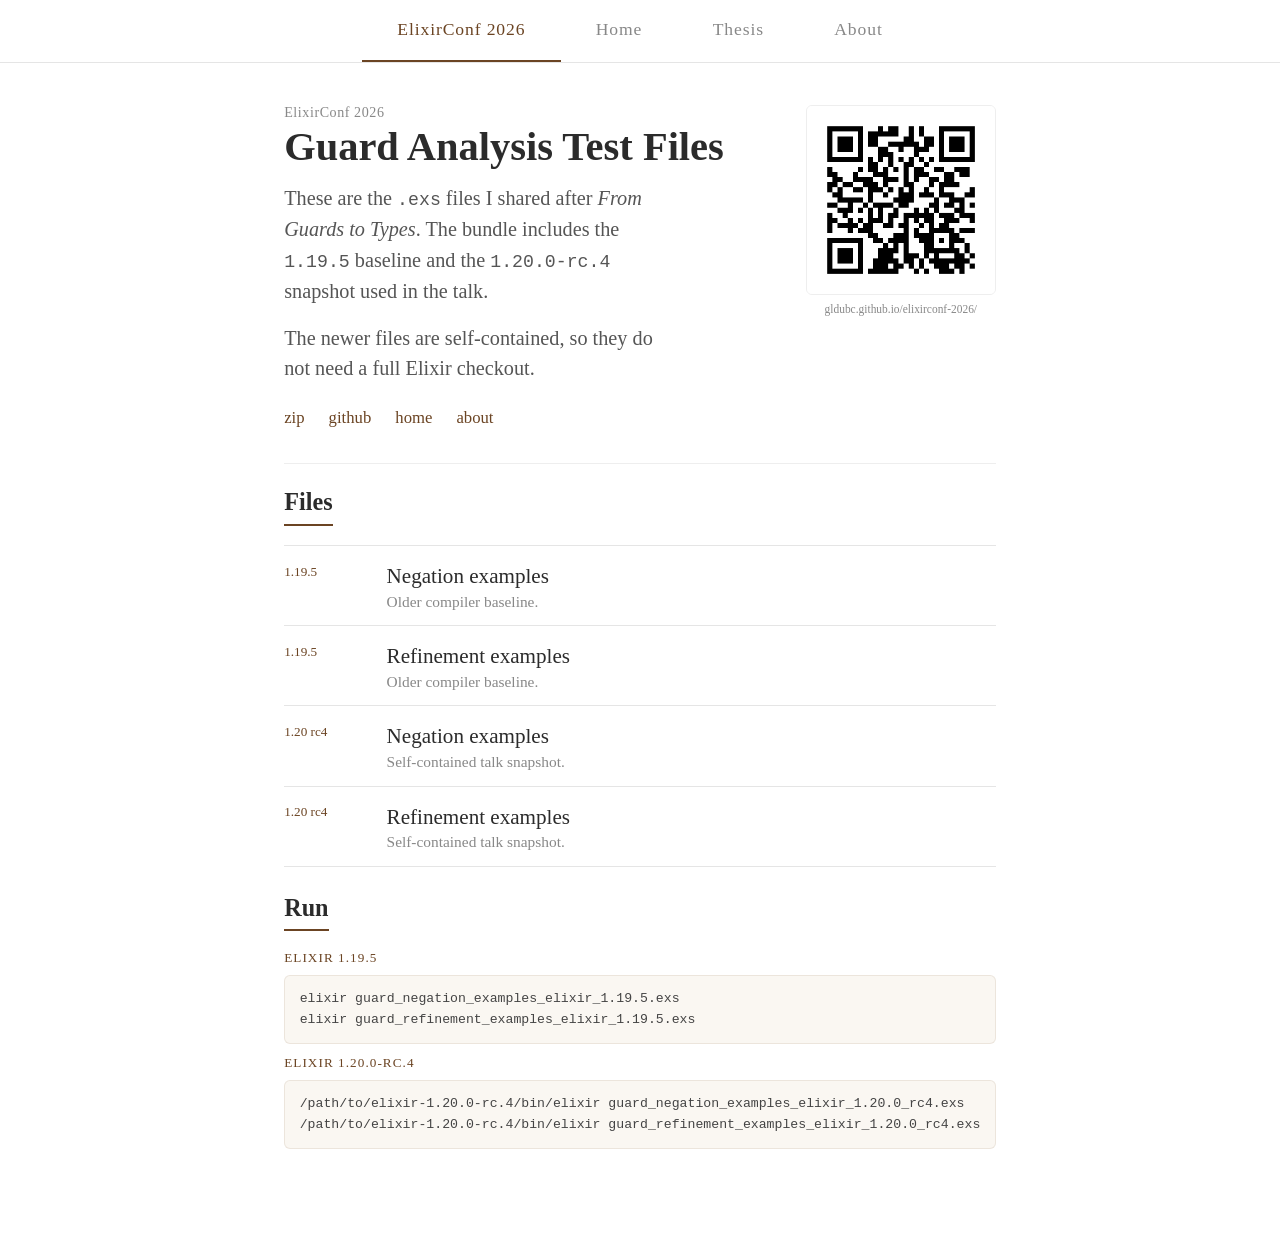
==== commit 4524368b: "Simplify ElixirConf resources page" ====
--- a/elixirconf-2026/index.html
+++ b/elixirconf-2026/index.html
@@ -21,21 +21,26 @@
 </nav>
 
 <main class="about-container conference-container">
-    <div class="announcement-badge">ElixirConf 2026</div>
-
     <header class="conference-header">
         <div class="conference-copy">
+            <p class="conference-kicker">ElixirConf 2026</p>
             <h1>Guard Analysis Test Files</h1>
+
             <p class="conference-summary">
-                Version-pinned <code>.exs</code> files from <em>From Guards to Types</em>,
-                including a self-contained helper for the <code>1.20.0-rc.4</code> snapshot.
+                These are the <code>.exs</code> files I shared after <em>From Guards to Types</em>.
+                The bundle includes the <code>1.19.5</code> baseline and the
+                <code>1.20.0-rc.4</code> snapshot used in the talk.
+            </p>
+
+            <p class="conference-summary">
+                The newer files are self-contained, so they do not need a full Elixir checkout.
             </p>
 
             <nav class="social-links conference-links">
-                <a href="./downloads/elixirconf-2026-guard-analysis-tests.zip">download zip</a>
-                <a href="./README.md">readme</a>
-                <a href="https://github.com/gldubc/gldubc.github.io/tree/main/elixirconf-2026" target="_blank" rel="noreferrer">github files</a>
-                <a href="https://github.com/gldubc" target="_blank" rel="noreferrer">github profile</a>
+                <a href="./downloads/elixirconf-2026-guard-analysis-tests.zip">zip</a>
+                <a href="https://github.com/gldubc/gldubc.github.io/tree/main/elixirconf-2026" target="_blank" rel="noreferrer">github</a>
+                <a href="../">home</a>
+                <a href="../#about">about</a>
             </nav>
         </div>
 
@@ -45,140 +50,61 @@
         </aside>
     </header>
 
-    <section class="defense-info conference-info">
-        <div class="info-block">
-            <span class="info-label">Talk</span>
-            <span class="info-value">From Guards to Types</span>
-        </div>
-        <div class="info-block">
-            <span class="info-label">Versions</span>
-            <span class="info-value">Elixir 1.19.5 and 1.20.0-rc.4</span>
-        </div>
-        <div class="info-block">
-            <span class="info-label">Format</span>
-            <span class="info-value">Readable on GitHub, downloadable as a zip, runnable locally</span>
-        </div>
-    </section>
-
     <section class="cv-section">
-        <h3>Bundle</h3>
-        <div class="projects-grid">
-            <a href="./downloads/elixirconf-2026-guard-analysis-tests.zip" class="project-card">
-                <span class="project-title">Full bundle (.zip)</span>
-                <p class="project-desc">All shared files in one folder, with pinned names and the vendored 1.20 helper.</p>
-            </a>
-            <a href="./README.md" class="project-card">
-                <span class="project-title">README</span>
-                <p class="project-desc">Short notes on file contents, version mapping, and the exact run commands.</p>
-            </a>
-            <a href="https://github.com/gldubc/gldubc.github.io/tree/main/elixirconf-2026" target="_blank" rel="noreferrer" class="project-card">
-                <span class="project-title">GitHub tree</span>
-                <p class="project-desc">Browse the same files online with syntax highlighting and stable links.</p>
-            </a>
-        </div>
-    </section>
-
-    <section class="cv-section">
-        <h3>Shared Files</h3>
-        <div class="entries files-list">
+        <h3>Files</h3>
+        <div class="entries conference-files">
             <article class="entry">
                 <span class="entry-year">1.19.5</span>
                 <div class="entry-content">
-                    <span class="entry-title">Negation examples</span>
-                    <p class="entry-authors">Baseline assertions for the older compiler behaviour.</p>
-                    <div class="entry-links">
-                        <a href="./downloads/guard_negation_examples_elixir_1.19.5.exs">download</a>
-                        <a href="https://github.com/gldubc/gldubc.github.io/blob/main/elixirconf-2026/downloads/guard_negation_examples_elixir_1.19.5.exs" target="_blank" rel="noreferrer">view on github</a>
-                    </div>
+                    <a href="./downloads/guard_negation_examples_elixir_1.19.5.exs" class="entry-title">
+                        Negation examples
+                    </a>
+                    <span class="entry-venue">Older compiler baseline.</span>
                 </div>
             </article>
 
             <article class="entry">
                 <span class="entry-year">1.19.5</span>
                 <div class="entry-content">
-                    <span class="entry-title">Refinement examples</span>
-                    <p class="entry-authors">Baseline assertions for precision, residual clauses, and diagnostics.</p>
-                    <div class="entry-links">
-                        <a href="./downloads/guard_refinement_examples_elixir_1.19.5.exs">download</a>
-                        <a href="https://github.com/gldubc/gldubc.github.io/blob/main/elixirconf-2026/downloads/guard_refinement_examples_elixir_1.19.5.exs" target="_blank" rel="noreferrer">view on github</a>
-                    </div>
+                    <a href="./downloads/guard_refinement_examples_elixir_1.19.5.exs" class="entry-title">
+                        Refinement examples
+                    </a>
+                    <span class="entry-venue">Older compiler baseline.</span>
                 </div>
             </article>
 
             <article class="entry">
                 <span class="entry-year">1.20 rc4</span>
                 <div class="entry-content">
-                    <span class="entry-title">Negation examples</span>
-                    <p class="entry-authors">Self-contained talk snapshot for the newer guard-negation results.</p>
-                    <div class="entry-links">
-                        <a href="./downloads/guard_negation_examples_elixir_1.20.0_rc4.exs">download</a>
-                        <a href="https://github.com/gldubc/gldubc.github.io/blob/main/elixirconf-2026/downloads/guard_negation_examples_elixir_1.20.0_rc4.exs" target="_blank" rel="noreferrer">view on github</a>
-                    </div>
+                    <a href="./downloads/guard_negation_examples_elixir_1.20.0_rc4.exs" class="entry-title">
+                        Negation examples
+                    </a>
+                    <span class="entry-venue">Self-contained talk snapshot.</span>
                 </div>
             </article>
 
             <article class="entry">
                 <span class="entry-year">1.20 rc4</span>
                 <div class="entry-content">
-                    <span class="entry-title">Refinement examples</span>
-                    <p class="entry-authors">Self-contained talk snapshot for the newer refinement and warning results.</p>
-                    <div class="entry-links">
-                        <a href="./downloads/guard_refinement_examples_elixir_1.20.0_rc4.exs">download</a>
-                        <a href="https://github.com/gldubc/gldubc.github.io/blob/main/elixirconf-2026/downloads/guard_refinement_examples_elixir_1.20.0_rc4.exs" target="_blank" rel="noreferrer">view on github</a>
-                    </div>
-                </div>
-            </article>
-
-            <article class="entry">
-                <span class="entry-year">helper</span>
-                <div class="entry-content">
-                    <span class="entry-title">Vendored 1.20 helper</span>
-                    <p class="entry-authors">Adapted from Elixir test code so the newer scripts run without a full checkout.</p>
-                    <div class="entry-links">
-                        <a href="./downloads/type_helper_elixir_1.20.0_rc4.exs">download</a>
-                        <a href="https://github.com/gldubc/gldubc.github.io/blob/main/elixirconf-2026/downloads/type_helper_elixir_1.20.0_rc4.exs" target="_blank" rel="noreferrer">view on github</a>
-                    </div>
+                    <a href="./downloads/guard_refinement_examples_elixir_1.20.0_rc4.exs" class="entry-title">
+                        Refinement examples
+                    </a>
+                    <span class="entry-venue">Self-contained talk snapshot.</span>
                 </div>
             </article>
         </div>
     </section>
 
     <section class="cv-section">
-        <h3>Run Notes</h3>
-        <div class="run-notes">
-            <article class="run-card">
-                <span class="run-label">Elixir 1.19.5</span>
-                <pre><code>elixir guard_negation_examples_elixir_1.19.5.exs
+        <h3>Run</h3>
+        <div class="conference-code">
+            <p class="conference-code-label">Elixir 1.19.5</p>
+            <pre><code>elixir guard_negation_examples_elixir_1.19.5.exs
 elixir guard_refinement_examples_elixir_1.19.5.exs</code></pre>
-            </article>
 
-            <article class="run-card">
-                <span class="run-label">Elixir 1.20.0-rc.4</span>
-                <pre><code>/path/to/elixir-1.20.0-rc.4/bin/elixir guard_negation_examples_elixir_1.20.0_rc4.exs
+            <p class="conference-code-label">Elixir 1.20.0-rc.4</p>
+            <pre><code>/path/to/elixir-1.20.0-rc.4/bin/elixir guard_negation_examples_elixir_1.20.0_rc4.exs
 /path/to/elixir-1.20.0-rc.4/bin/elixir guard_refinement_examples_elixir_1.20.0_rc4.exs</code></pre>
-            </article>
-        </div>
-    </section>
-
-    <section class="cv-section">
-        <h3>Elsewhere On This Site</h3>
-        <div class="projects-grid">
-            <a href="../" class="project-card">
-                <span class="project-title">Home</span>
-                <p class="project-desc">Back to the main page.</p>
-            </a>
-            <a href="../#thesis" class="project-card">
-                <span class="project-title">Thesis</span>
-                <p class="project-desc">Defense page, jury, and manuscript link.</p>
-            </a>
-            <a href="../#about" class="project-card">
-                <span class="project-title">About / talks / papers</span>
-                <p class="project-desc">Publications, talks, and the rest of the profile page.</p>
-            </a>
-            <a href="../assets/duboc-phd-thesis-typing-elixir.pdf" class="project-card">
-                <span class="project-title">Thesis PDF</span>
-                <p class="project-desc">Direct link to the manuscript hosted on the site.</p>
-            </a>
         </div>
     </section>
 </main>
--- a/elixirconf-2026/styles.css
+++ b/elixirconf-2026/styles.css
@@ -1,7 +1,5 @@
 body.conference-page {
     background: #fff;
-    display: flex;
-    flex-direction: column;
 }
 
 .conference-tabs .tab.is-active {
@@ -10,7 +8,7 @@
 }
 
 .conference-container {
-    padding-top: 44px;
+    padding-top: 42px;
 }
 
 .conference-header {
@@ -26,23 +24,35 @@
     flex: 1;
 }
 
+.conference-kicker {
+    font-family: minipax-regular;
+    font-size: calc(var(--fs) * 0.32);
+    color: #888;
+    letter-spacing: 0.04em;
+    margin-bottom: 0.45em;
+}
+
 .conference-copy h1 {
     font-family: minipax-bold;
-    font-size: calc(var(--fs) * 0.98);
+    font-size: calc(var(--fs) * 0.92);
+    line-height: 1.08;
     margin-bottom: 0.35em;
-    line-height: 1.08;
 }
 
 .conference-summary {
-    font-size: calc(var(--fs) * 0.5);
-    line-height: 1.45;
+    font-size: calc(var(--fs) * 0.46);
+    line-height: 1.5;
     color: #555;
-    margin-bottom: 0.9em;
-    max-width: 18em;
+    margin-bottom: 0.8em;
+    max-width: 19em;
+}
+
+.conference-summary:last-of-type {
+    margin-bottom: 1em;
 }
 
 .conference-summary code {
-    font-size: 0.88em;
+    font-size: 0.9em;
 }
 
 .conference-links {
@@ -51,101 +61,59 @@
 }
 
 .conference-qr {
-    width: 210px;
+    width: 190px;
     flex-shrink: 0;
-    padding: 0.8em;
-    border: 1px solid rgba(107, 68, 35, 0.12);
-    border-radius: 8px;
-    background: var(--bg-warm);
 }
 
 .conference-qr img {
     width: 100%;
     height: auto;
-    border-radius: 4px;
+    border-radius: 6px;
+    border: 1px solid #eee;
 }
 
 .conference-qr p {
-    margin-top: 0.7em;
+    margin-top: 0.55em;
     font-family: minipax-regular;
-    font-size: calc(var(--fs) * 0.28);
+    font-size: calc(var(--fs) * 0.26);
     color: #888;
-    line-height: 1.3;
     text-align: center;
 }
 
-.conference-info {
-    justify-content: flex-start;
-    margin-bottom: 2.2em;
-    gap: 2em 3em;
+.conference-files .entry {
+    grid-template-columns: 5.4em 1fr;
 }
 
-.conference-info .info-block {
-    align-items: flex-start;
-}
-
-.conference-info .info-label {
-    font-size: calc(var(--fs) * 0.28);
-}
-
-.conference-info .info-value {
-    font-size: calc(var(--fs) * 0.45);
-    max-width: 14em;
-}
-
-.files-list .entry {
-    grid-template-columns: 5.6em 1fr;
-}
-
-.files-list .entry-year {
-    font-size: calc(var(--fs) * 0.32);
+.conference-files .entry-year {
+    font-size: calc(var(--fs) * 0.3);
     line-height: 1.15;
 }
 
-.entry-links {
+.conference-code {
     display: flex;
-    flex-wrap: wrap;
-    gap: 1em;
-    margin-top: 0.35em;
+    flex-direction: column;
+    gap: 0.7em;
 }
 
-.entry-links a {
-    font-family: minipax-regular;
-    font-size: calc(var(--fs) * 0.34);
-    font-style: normal;
-    color: var(--accent);
-}
-
-.run-notes {
-    display: grid;
-    grid-template-columns: repeat(2, minmax(0, 1fr));
-    gap: 1.2em;
-}
-
-.run-card {
-    padding: 1em 1.1em;
-    border: 1px solid rgba(107, 68, 35, 0.12);
-    border-radius: 8px;
-    background: var(--bg-warm);
-}
-
-.run-label {
-    display: block;
+.conference-code-label {
     font-family: minipax-regular;
     font-size: calc(var(--fs) * 0.3);
     letter-spacing: 0.08em;
     text-transform: uppercase;
     color: var(--accent);
-    margin-bottom: 0.8em;
 }
 
-.run-card pre {
+.conference-code pre {
     margin: 0;
+    padding: 1em 1.1em;
+    background: var(--bg-warm);
+    border: 1px solid rgba(107, 68, 35, 0.1);
+    border-radius: 6px;
     white-space: pre-wrap;
     word-break: break-word;
+    color: #444;
     font-size: calc(var(--fs) * 0.3);
     line-height: 1.55;
-    color: #444;
 }
 
 @media screen and (max-width: 920px) {
@@ -156,32 +124,11 @@
     .conference-summary {
         max-width: none;
     }
-
-    .conference-qr {
-        width: min(220px, 100%);
-    }
-
-    .run-notes {
-        grid-template-columns: 1fr;
-    }
 }
 
 @media screen and (max-width: 700px) {
-    .conference-info .info-block {
-        align-items: center;
-    }
-
-    .conference-info .info-value {
-        max-width: none;
-        text-align: center;
-    }
-
-    .files-list .entry {
-        grid-template-columns: 4.2em 1fr;
-    }
-
-    .entry-links {
-        gap: 0.8em;
+    .conference-files .entry {
+        grid-template-columns: 4.3em 1fr;
     }
 }
 
@@ -191,18 +138,18 @@
     }
 
     .conference-copy h1 {
-        font-size: calc(var(--fs) * 0.82);
+        font-size: calc(var(--fs) * 0.8);
     }
 
     .conference-summary {
-        font-size: calc(var(--fs) * 0.46);
+        font-size: calc(var(--fs) * 0.44);
     }
 
     .conference-qr {
-        padding: 0.65em;
+        width: 170px;
     }
 
-    .files-list .entry {
-        grid-template-columns: 3.7em 1fr;
+    .conference-files .entry {
+        grid-template-columns: 3.8em 1fr;
     }
 }
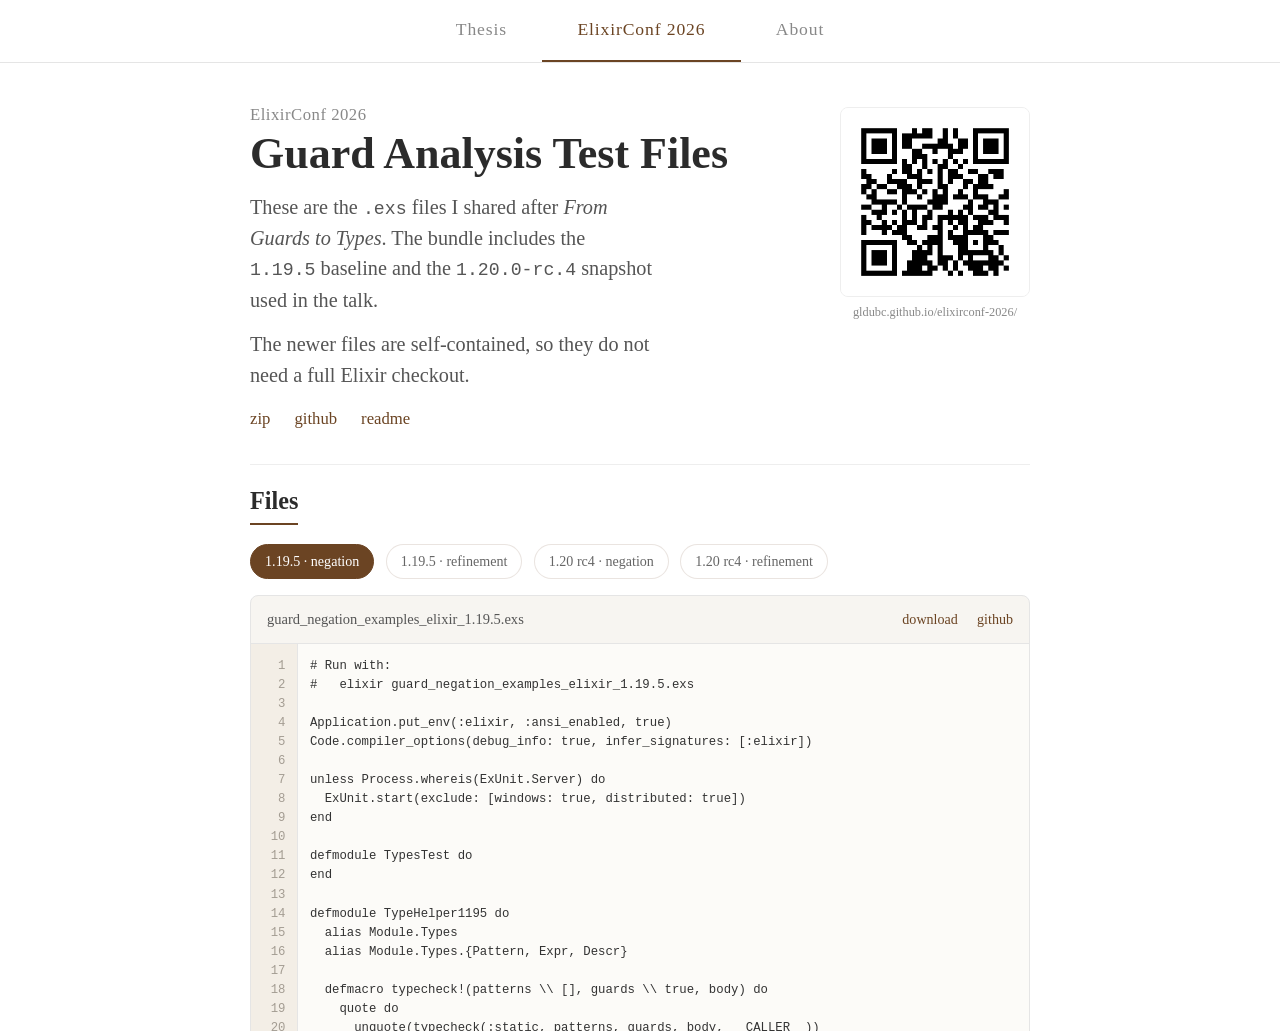
==== commit 3a84a1c1: "Integrate ElixirConf resources into main site" ====
--- a/elixirconf-2026/index.html
+++ b/elixirconf-2026/index.html
@@ -2,112 +2,36 @@
 <html lang="en">
 <head>
     <meta charset="UTF-8">
+    <meta http-equiv="refresh" content="0; url=../#elixirconf">
     <meta name="viewport" content="width=device-width, initial-scale=1.0">
     <title>ElixirConf 2026 | Guillaume Duboc</title>
-    <link rel="apple-touch-icon" sizes="180x180" href="../assets/apple-touch-icon.png">
-    <link rel="icon" type="image/png" sizes="32x32" href="../assets/favicon-32x32.png">
-    <link rel="icon" type="image/png" sizes="16x16" href="../assets/favicon-16x16.png">
-    <link rel="manifest" href="../assets/site.webmanifest">
-    <link rel="stylesheet" href="../styles.css">
-    <link rel="stylesheet" href="./styles.css">
+    <style>
+        body {
+            margin: 0;
+            min-height: 100vh;
+            display: flex;
+            align-items: center;
+            justify-content: center;
+            padding: 24px;
+            font-family: Georgia, serif;
+            color: #2b2b2b;
+            background: #faf7f2;
+        }
+
+        main {
+            max-width: 520px;
+            text-align: center;
+        }
+
+        a {
+            color: #6B4423;
+        }
+    </style>
 </head>
-<body class="conference-page">
-
-<nav class="tabs conference-tabs">
-    <a href="./" class="tab is-active">ElixirConf 2026</a>
-    <a href="../" class="tab">Home</a>
-    <a href="../#thesis" class="tab">Thesis</a>
-    <a href="../#about" class="tab">About</a>
-</nav>
-
-<main class="about-container conference-container">
-    <header class="conference-header">
-        <div class="conference-copy">
-            <p class="conference-kicker">ElixirConf 2026</p>
-            <h1>Guard Analysis Test Files</h1>
-
-            <p class="conference-summary">
-                These are the <code>.exs</code> files I shared after <em>From Guards to Types</em>.
-                The bundle includes the <code>1.19.5</code> baseline and the
-                <code>1.20.0-rc.4</code> snapshot used in the talk.
-            </p>
-
-            <p class="conference-summary">
-                The newer files are self-contained, so they do not need a full Elixir checkout.
-            </p>
-
-            <nav class="social-links conference-links">
-                <a href="./downloads/elixirconf-2026-guard-analysis-tests.zip">zip</a>
-                <a href="https://github.com/gldubc/gldubc.github.io/tree/main/elixirconf-2026" target="_blank" rel="noreferrer">github</a>
-                <a href="../">home</a>
-                <a href="../#about">about</a>
-            </nav>
-        </div>
-
-        <aside class="conference-qr">
-            <img src="./assets/elixirconf-2026-qr.png" alt="QR code for gldubc.github.io/elixirconf-2026">
-            <p>gldubc.github.io/elixirconf-2026/</p>
-        </aside>
-    </header>
-
-    <section class="cv-section">
-        <h3>Files</h3>
-        <div class="entries conference-files">
-            <article class="entry">
-                <span class="entry-year">1.19.5</span>
-                <div class="entry-content">
-                    <a href="./downloads/guard_negation_examples_elixir_1.19.5.exs" class="entry-title">
-                        Negation examples
-                    </a>
-                    <span class="entry-venue">Older compiler baseline.</span>
-                </div>
-            </article>
-
-            <article class="entry">
-                <span class="entry-year">1.19.5</span>
-                <div class="entry-content">
-                    <a href="./downloads/guard_refinement_examples_elixir_1.19.5.exs" class="entry-title">
-                        Refinement examples
-                    </a>
-                    <span class="entry-venue">Older compiler baseline.</span>
-                </div>
-            </article>
-
-            <article class="entry">
-                <span class="entry-year">1.20 rc4</span>
-                <div class="entry-content">
-                    <a href="./downloads/guard_negation_examples_elixir_1.20.0_rc4.exs" class="entry-title">
-                        Negation examples
-                    </a>
-                    <span class="entry-venue">Self-contained talk snapshot.</span>
-                </div>
-            </article>
-
-            <article class="entry">
-                <span class="entry-year">1.20 rc4</span>
-                <div class="entry-content">
-                    <a href="./downloads/guard_refinement_examples_elixir_1.20.0_rc4.exs" class="entry-title">
-                        Refinement examples
-                    </a>
-                    <span class="entry-venue">Self-contained talk snapshot.</span>
-                </div>
-            </article>
-        </div>
-    </section>
-
-    <section class="cv-section">
-        <h3>Run</h3>
-        <div class="conference-code">
-            <p class="conference-code-label">Elixir 1.19.5</p>
-            <pre><code>elixir guard_negation_examples_elixir_1.19.5.exs
-elixir guard_refinement_examples_elixir_1.19.5.exs</code></pre>
-
-            <p class="conference-code-label">Elixir 1.20.0-rc.4</p>
-            <pre><code>/path/to/elixir-1.20.0-rc.4/bin/elixir guard_negation_examples_elixir_1.20.0_rc4.exs
-/path/to/elixir-1.20.0-rc.4/bin/elixir guard_refinement_examples_elixir_1.20.0_rc4.exs</code></pre>
-        </div>
-    </section>
-</main>
-
+<body>
+    <main>
+        <p>Moved to the ElixirConf 2026 section on the main page.</p>
+        <p><a href="../#elixirconf">Open it here</a>.</p>
+    </main>
 </body>
 </html>
